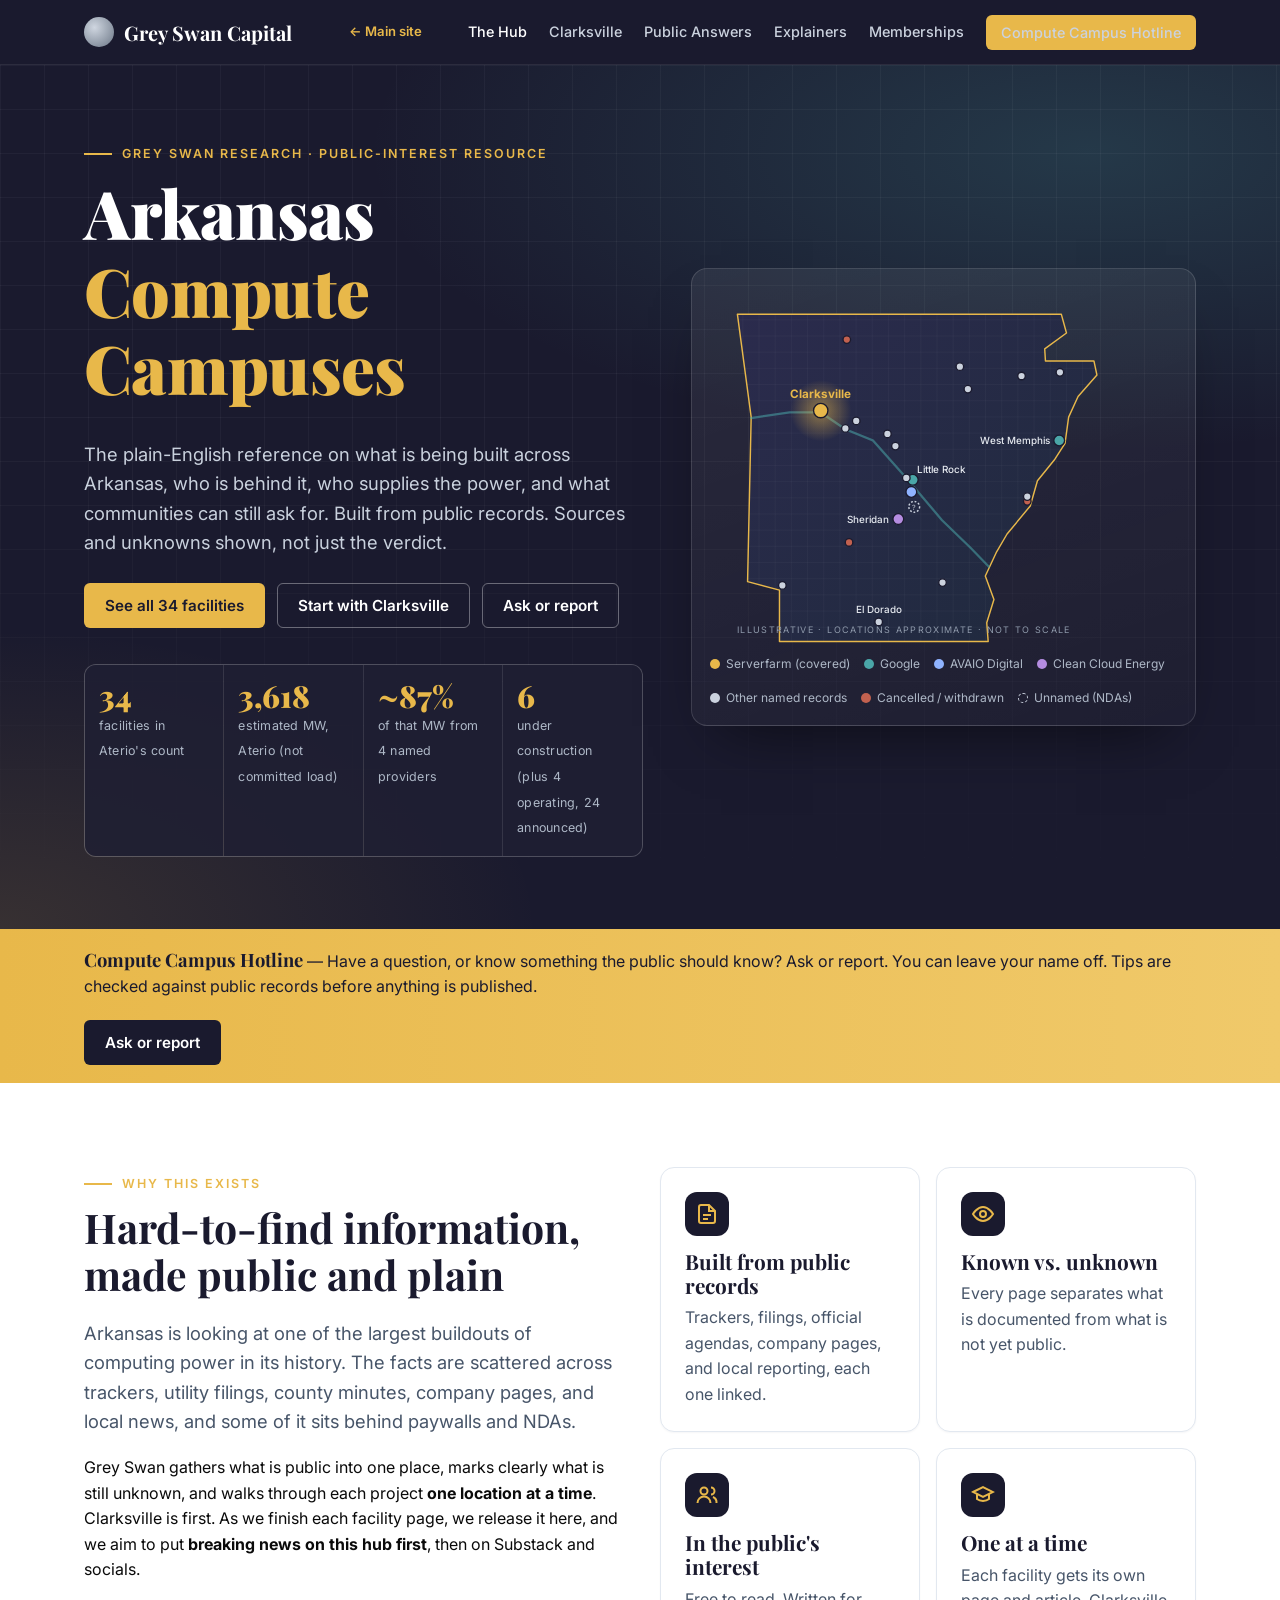
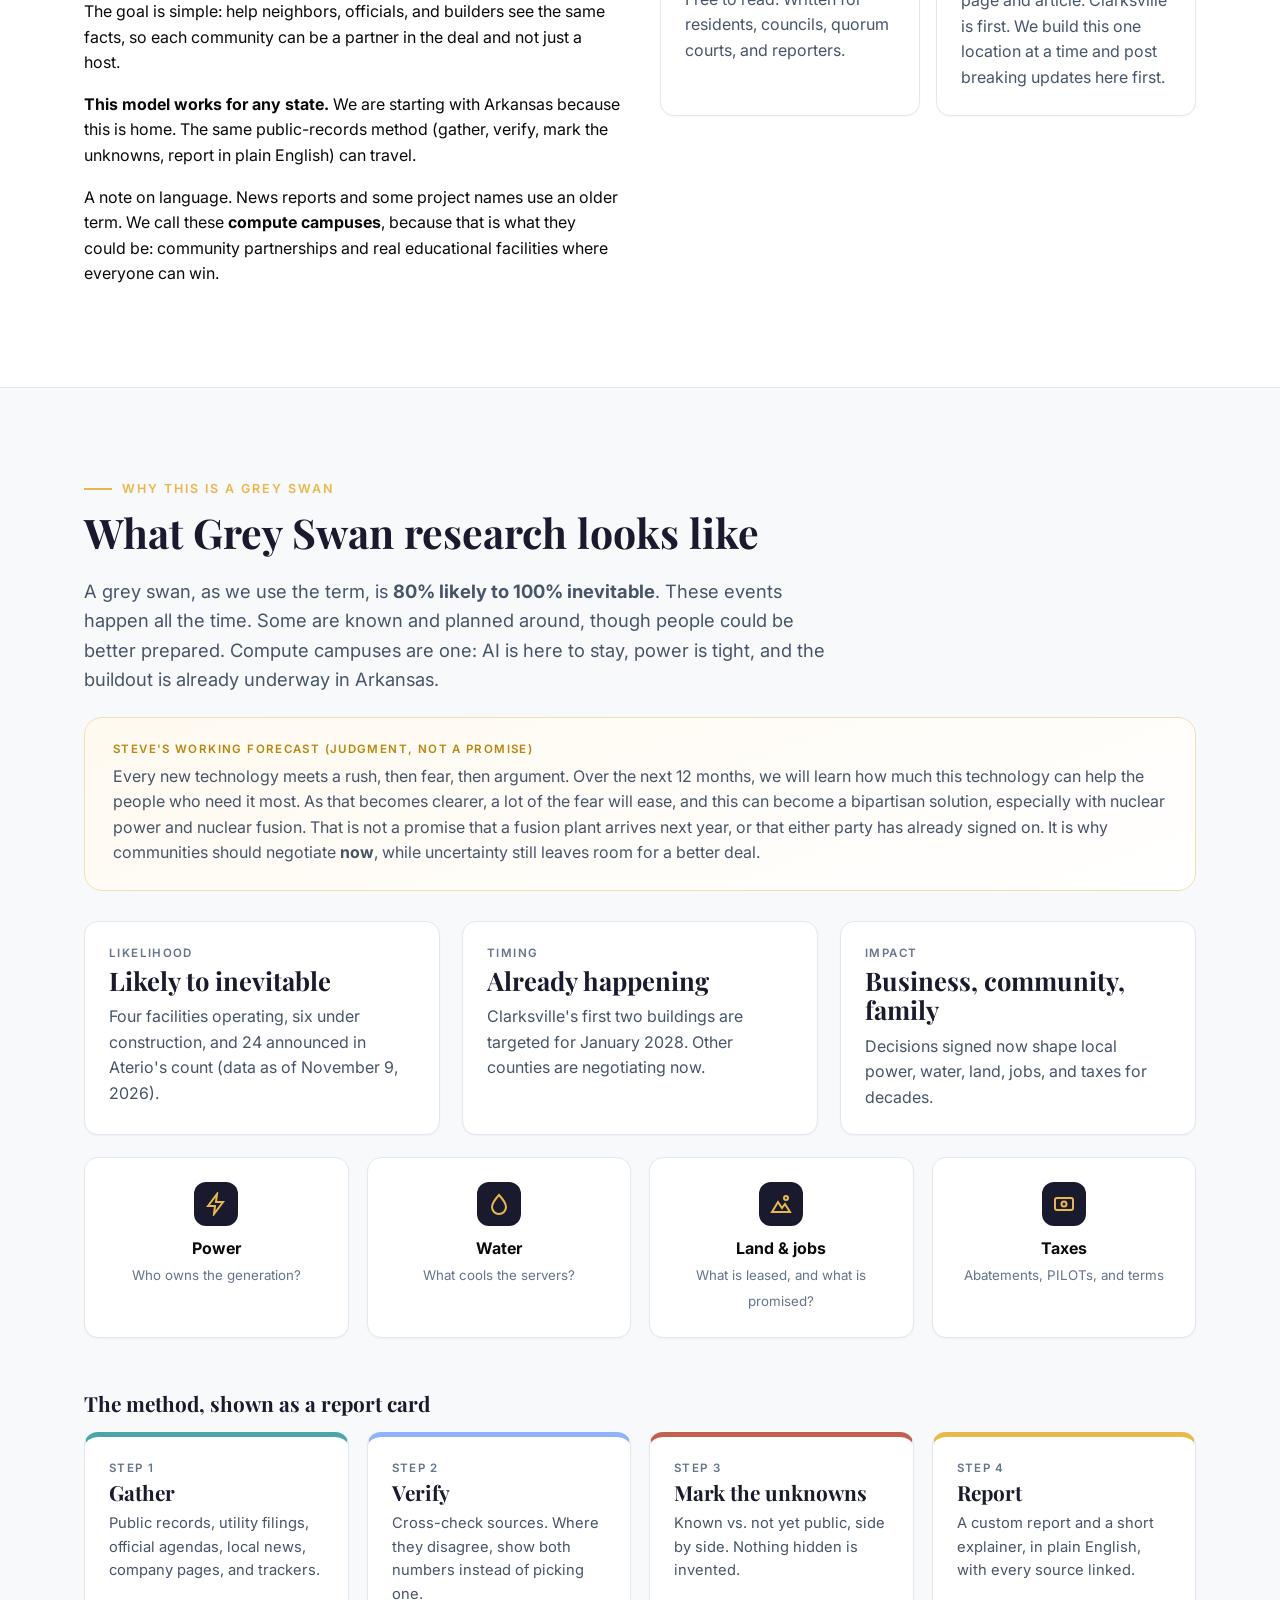
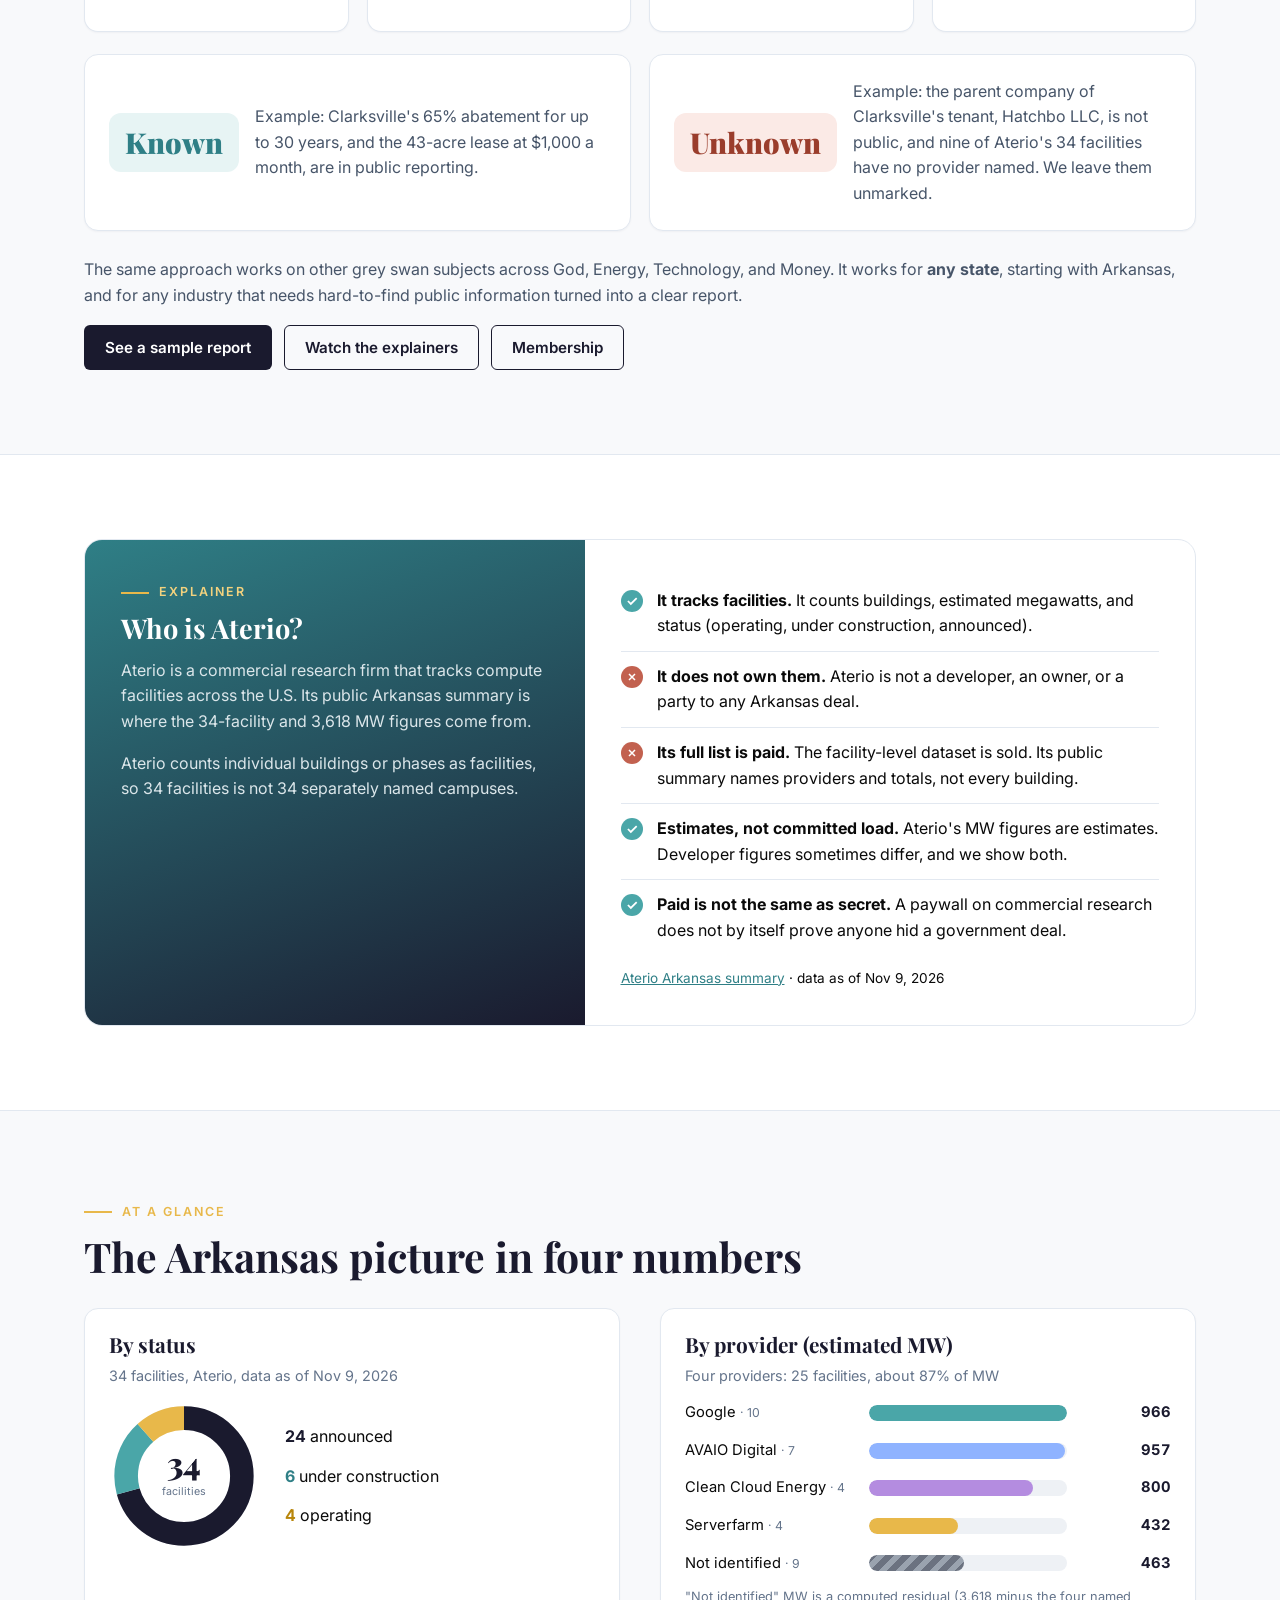
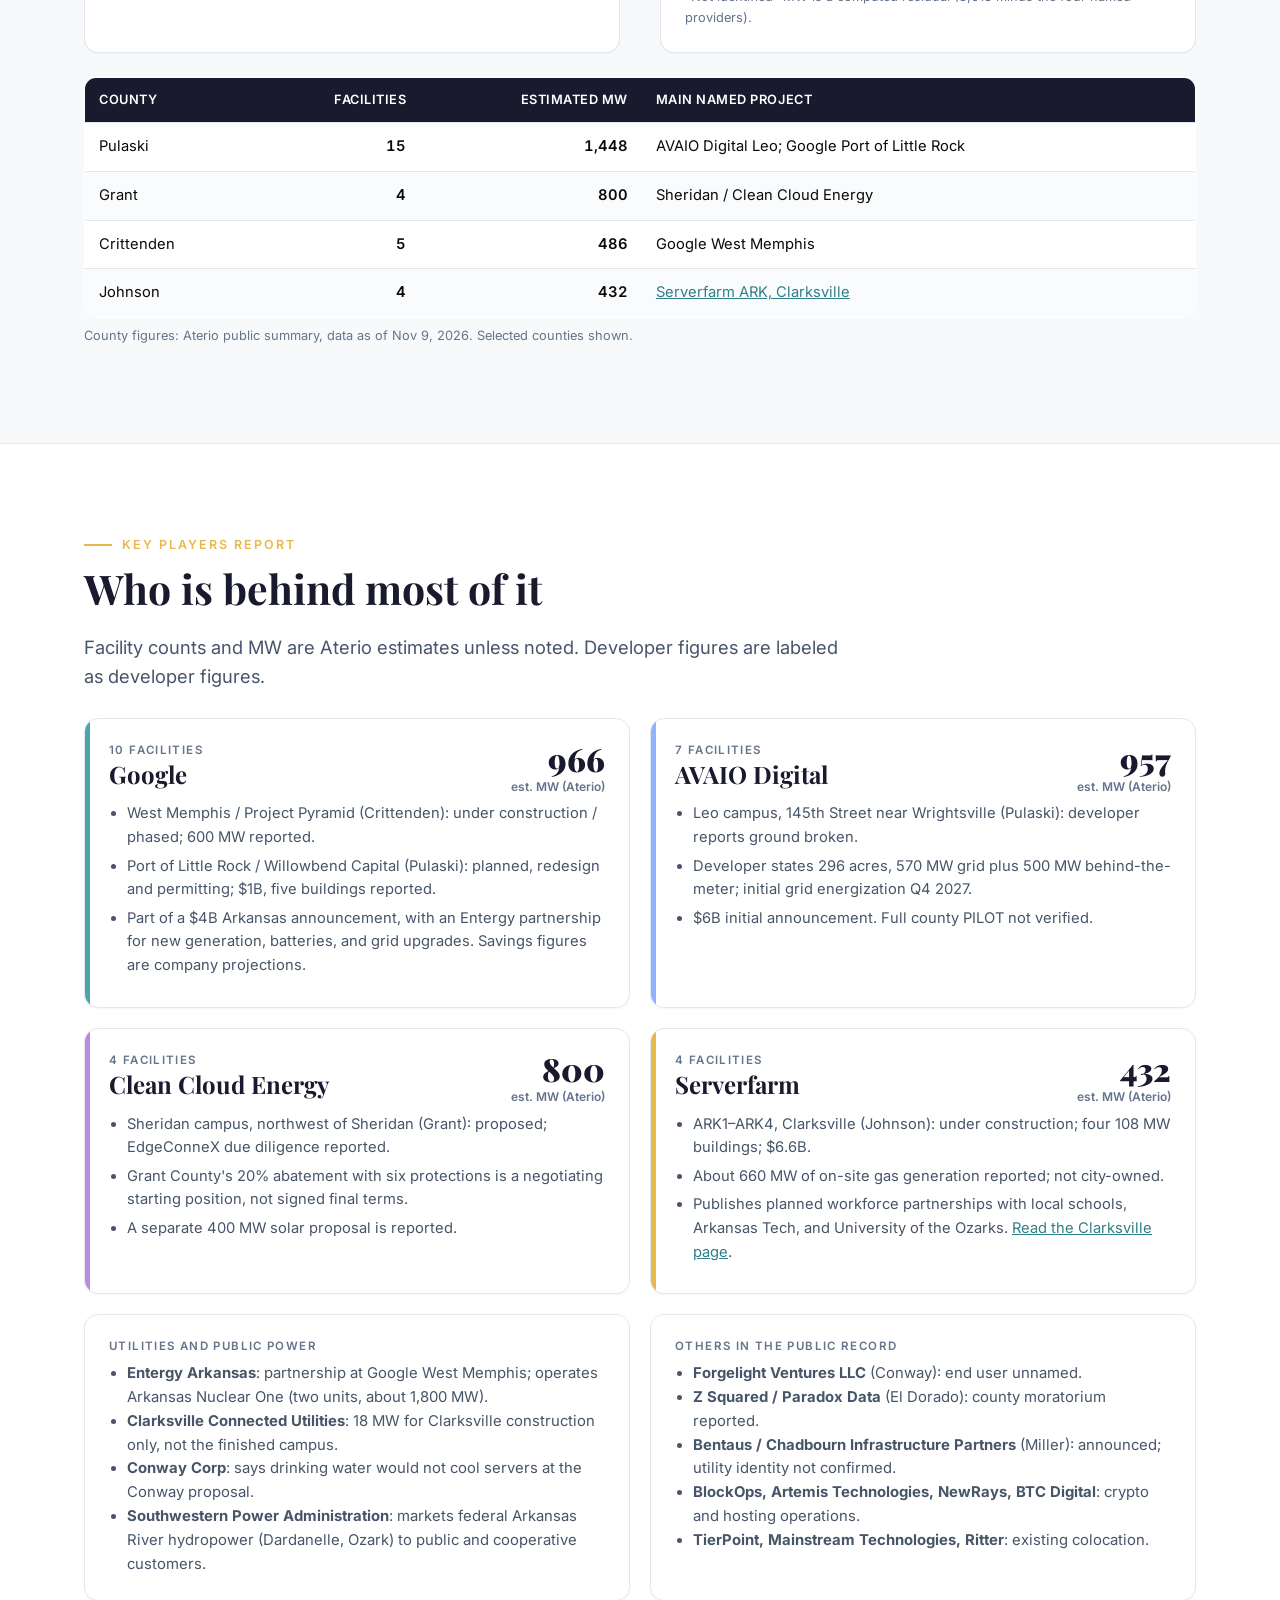
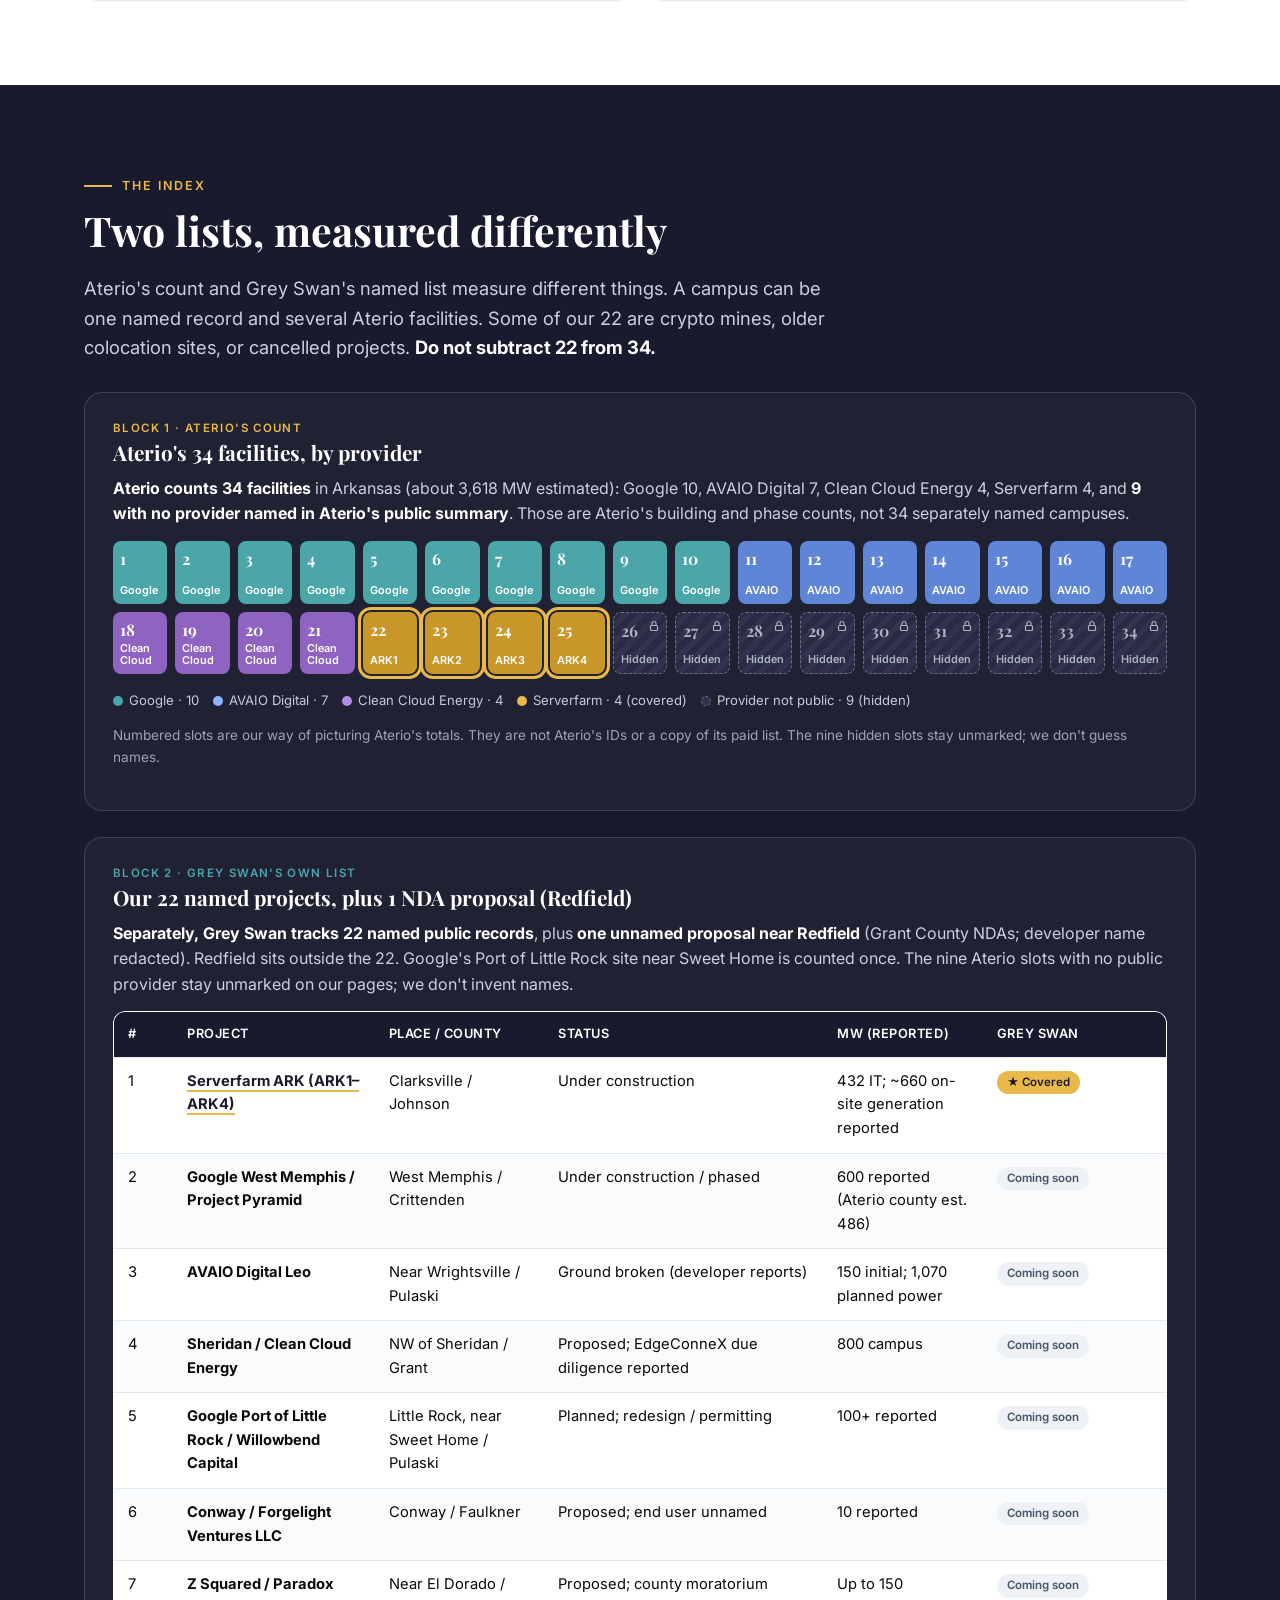
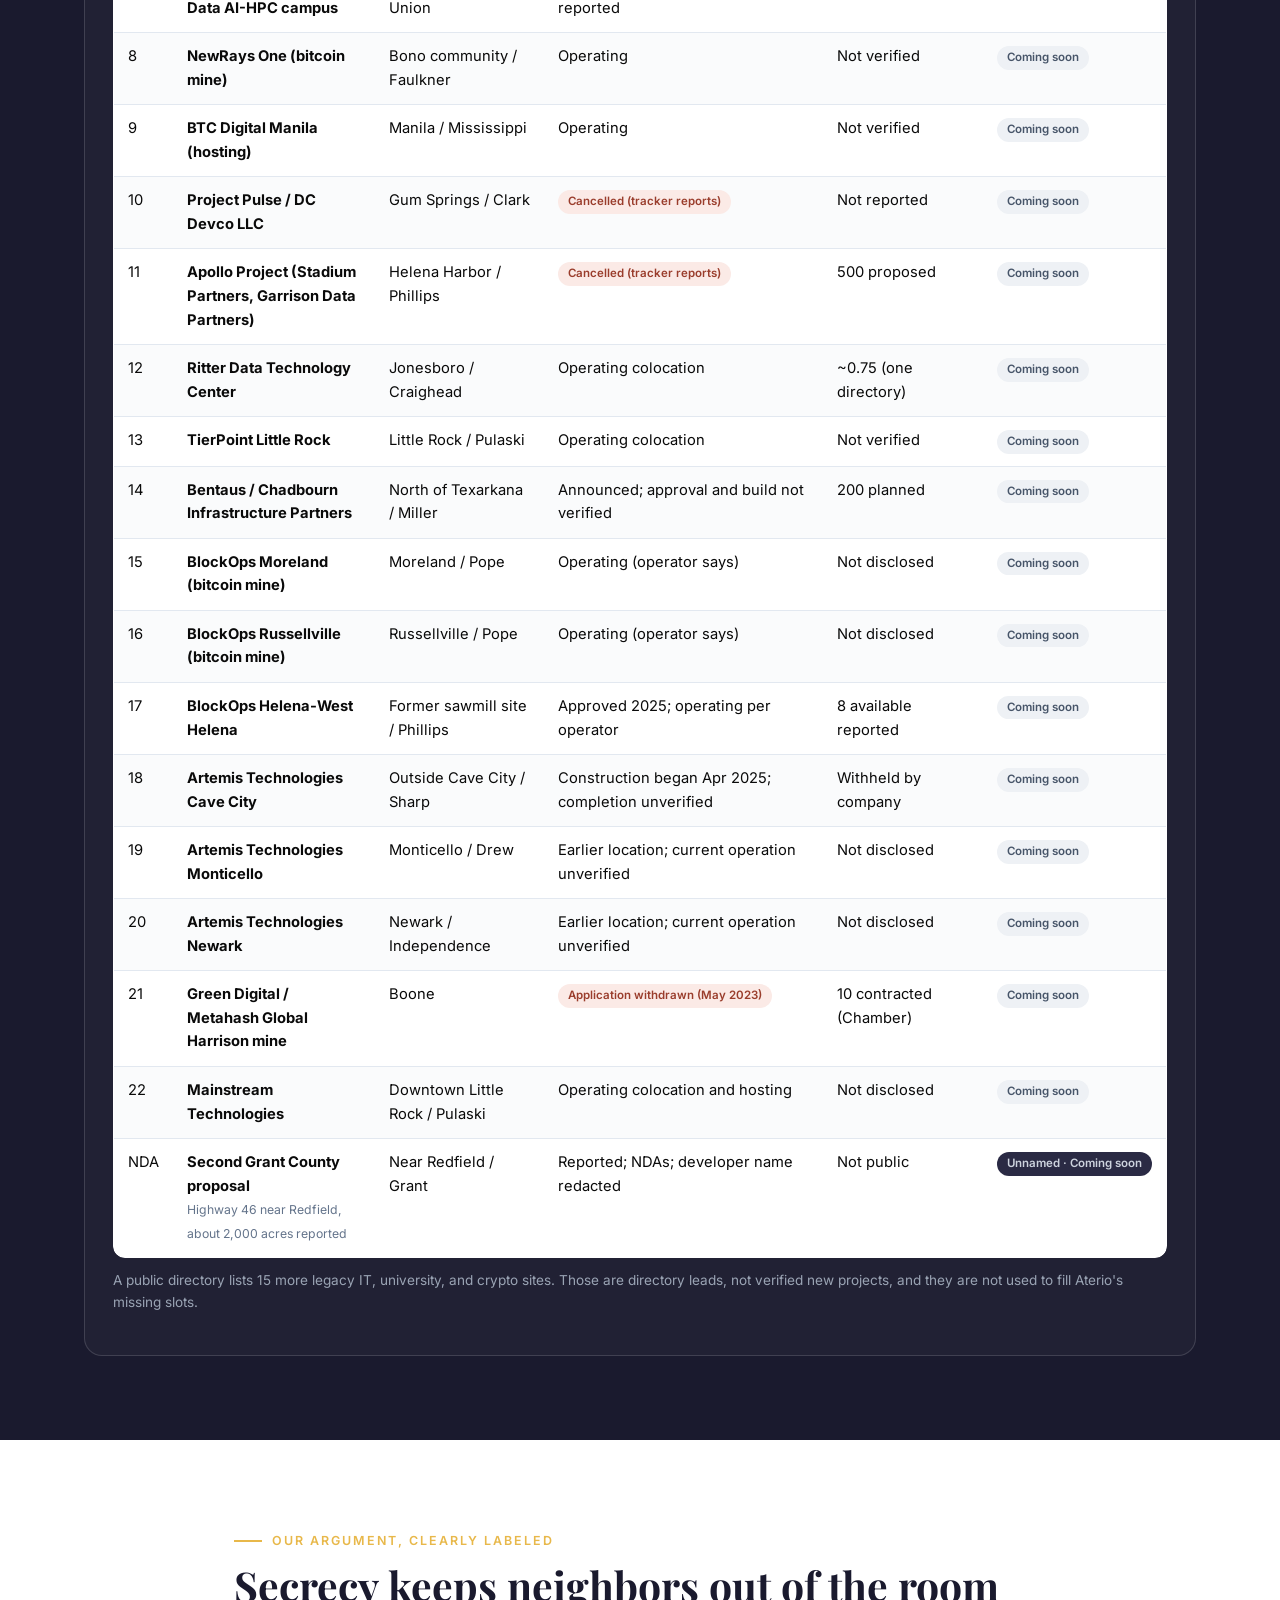
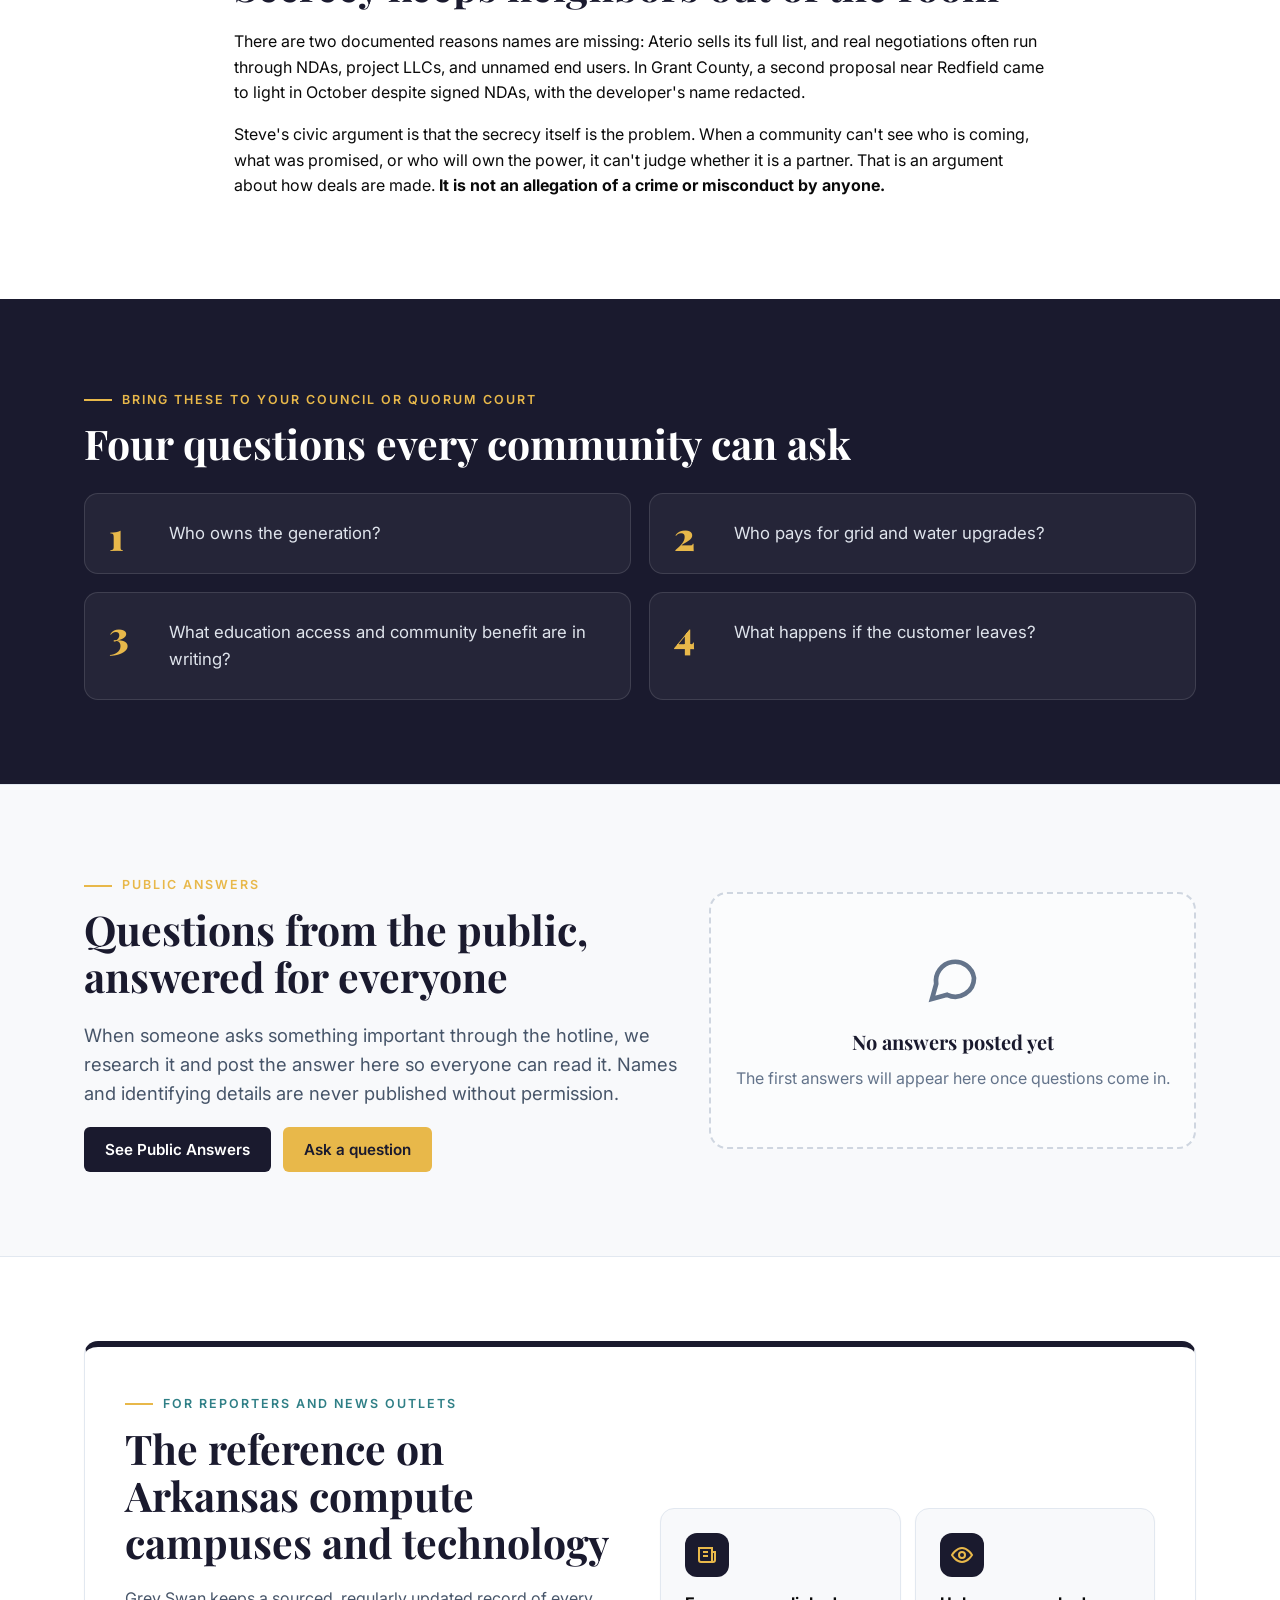
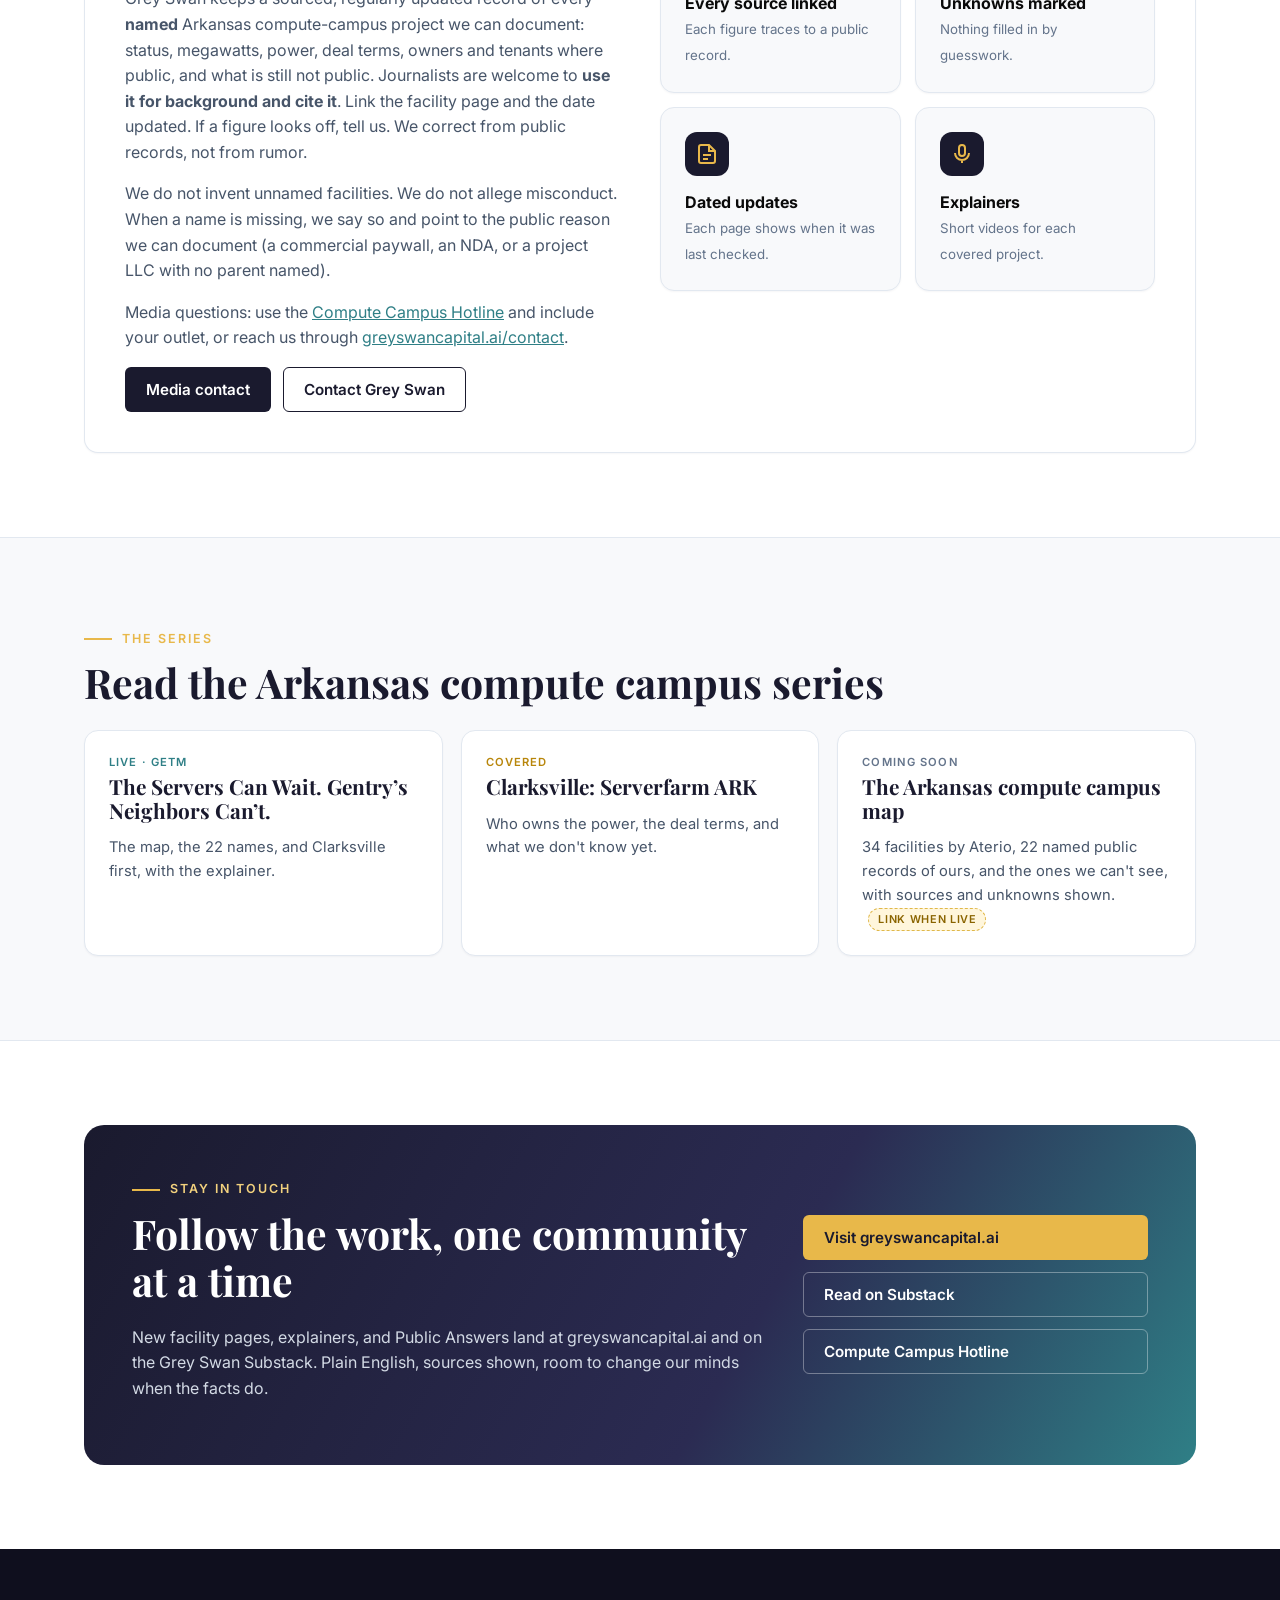
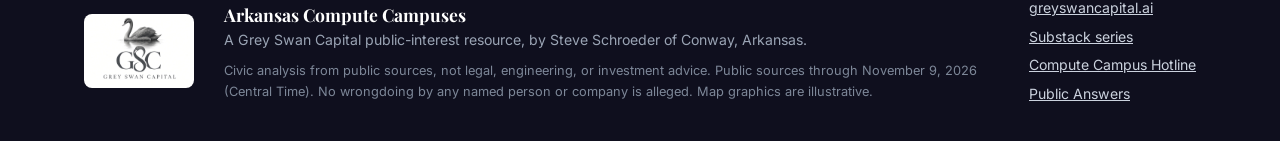
==== index.html @ 2bf80455 "Publish Arkansas Compute Campuses standalone site Hub, Clarksville facility page, Compute Campus Hot" ====
<!doctype html><html lang="en"><head><meta charset="utf-8"><meta name="viewport" content="width=device-width,initial-scale=1">
<title>Arkansas Compute Campuses — Grey Swan Capital</title><link rel="stylesheet" href="styles.css"><!-- Google Analytics GA4 -->
<script async src="https://www.googletagmanager.com/gtag/js?id=G-85FDB7SKMG"></script>
<script>window.dataLayer=window.dataLayer||[];function gtag(){dataLayer.push(arguments);}gtag('js',new Date());gtag('config','G-85FDB7SKMG');</script>
</head><body>
<header class="site-head"><div class="wrap"><a class="brand" href="https://www.greyswancapital.ai" title="Grey Swan Capital main site"><span class="mark"></span>Grey Swan Capital</a><a class="main-site-link" href="https://www.greyswancapital.ai">← Main site</a>
<nav class="nav"><a href="index.html" class="on">The Hub</a><a href="clarksville.html" class="">Clarksville</a><a href="answers.html" class="">Public Answers</a><a href="https://www.greyswancapital.ai/explainers" class="">Explainers</a><a href="https://www.greyswancapital.ai/membership" class="">Memberships</a><a class="btn btn-gold btn-sm" href="ask.html">Compute Campus Hotline</a></nav></div></header><section class="hero" style="padding:0"><div class="wrap"><div>
<div class="eyebrow">Grey Swan Research · Public-interest resource</div>
<h1>Arkansas <em>Compute Campuses</em></h1>
<p class="lede">The plain-English reference on what is being built across Arkansas, who is behind it, who supplies the power, and what communities can still ask for. Built from public records. Sources and unknowns shown, not just the verdict.</p>
<div class="ctas"><a class="btn btn-gold" href="#index">See all 34 facilities</a><a class="btn btn-ghost" href="clarksville.html">Start with Clarksville</a><a class="btn btn-ghost" href="ask.html">Ask or report</a></div>
<div class="stats"><div class="stat"><b>34</b><span>facilities in Aterio's count</span></div><div class="stat"><b>3,618</b><span>estimated MW, Aterio (not committed load)</span></div><div class="stat"><b>~87%</b><span>of that MW from 4 named providers</span></div><div class="stat"><b>6</b><span>under construction (plus 4 operating, 24 announced)</span></div></div>
</div><div class="mapcard"><svg viewBox="0 0 520 400" role="img" aria-label="Illustrative map of Arkansas showing approximate locations of named public compute records"><defs><linearGradient id="st" x1="0" y1="0" x2="1" y2="1"><stop offset="0" stop-color="#2b2b4d"/><stop offset="1" stop-color="#1f2a3d"/></linearGradient><pattern id="gr" width="18" height="18" patternUnits="userSpaceOnUse"><path d="M18 0H0V18" fill="none" stroke="rgba(255,255,255,.06)"/></pattern><radialGradient id="glow"><stop offset="0" stop-color="#e8b84a" stop-opacity=".55"/><stop offset="1" stop-color="#e8b84a" stop-opacity="0"/></radialGradient></defs><polygon points="30.5,30.4 390.9,30.4 396.6,51.2 372.4,68.9 373.2,82.4 427.2,82.4 430.5,98.0 409.5,121.9 399.0,144.8 395.0,173.9 383.7,191.6 364.3,215.5 356.3,243.6 330.5,274.8 318.4,295.6 306.3,321.6 315.9,347.6 307.9,373.6 309.5,394.4 77.3,394.4 77.3,337.2 41.8,327.8 45.8,144.8 30.5,30.4" fill="url(#st)" stroke="#e8b84a" stroke-width="1.6" stroke-linejoin="round"/><polygon points="30.5,30.4 390.9,30.4 396.6,51.2 372.4,68.9 373.2,82.4 427.2,82.4 430.5,98.0 409.5,121.9 399.0,144.8 395.0,173.9 383.7,191.6 364.3,215.5 356.3,243.6 330.5,274.8 318.4,295.6 306.3,321.6 315.9,347.6 307.9,373.6 309.5,394.4 77.3,394.4 77.3,337.2 41.8,327.8 45.8,144.8 30.5,30.4" fill="url(#gr)"/><polyline points="45.8,145.8 88.5,139.6 123.2,139.6 150.6,158.3 181.3,170.8 218.4,212.4 257.9,259.2 290.1,290.4 310.3,311.2" fill="none" stroke="#4aa6a8" stroke-width="2.5" stroke-opacity=".55" stroke-linecap="round"/><circle cx="123.2" cy="137.5" r="34" fill="url(#glow)"/><circle cx="123.2" cy="137.5" r="8" fill="#e8b84a" stroke="#1a1a2e" stroke-width="1.5"><title>Clarksville · Serverfarm</title></circle><circle cx="388.5" cy="170.8" r="6" fill="#4aa6a8" stroke="#1a1a2e" stroke-width="1.5"><title>West Memphis · Google</title></circle><circle cx="224.0" cy="228.0" r="6" fill="#8fb3ff" stroke="#1a1a2e" stroke-width="1.5"><title>Near Wrightsville · AVAIO</title></circle><circle cx="209.5" cy="258.2" r="6" fill="#b48ce0" stroke="#1a1a2e" stroke-width="1.5"><title>Sheridan · Clean Cloud Energy</title></circle><circle cx="225.6" cy="214.5" r="6" fill="#4aa6a8" stroke="#1a1a2e" stroke-width="1.5"><title>Port of Little Rock · Google</title></circle><circle cx="206.3" cy="177.0" r="4.2" fill="#cbd2de" stroke="#1a1a2e" stroke-width="1.5"><title>Conway · Forgelight</title></circle><circle cx="187.7" cy="372.6" r="4.2" fill="#cbd2de" stroke="#1a1a2e" stroke-width="1.5"><title>El Dorado · Z Squared</title></circle><circle cx="197.4" cy="163.5" r="4.2" fill="#cbd2de" stroke="#1a1a2e" stroke-width="1.5"><title>Bono community</title></circle><circle cx="389.3" cy="94.9" r="4.2" fill="#cbd2de" stroke="#1a1a2e" stroke-width="1.5"><title>Manila</title></circle><circle cx="154.7" cy="284.2" r="4.2" fill="#c2614f" stroke="#1a1a2e" stroke-width="1.5"><title>Gum Springs (cancelled)</title></circle><circle cx="353.0" cy="238.4" r="4.2" fill="#c2614f" stroke="#1a1a2e" stroke-width="1.5"><title>Helena Harbor (cancelled)</title></circle><circle cx="346.6" cy="99.0" r="4.2" fill="#cbd2de" stroke="#1a1a2e" stroke-width="1.5"><title>Jonesboro</title></circle><circle cx="218.4" cy="212.4" r="4.2" fill="#cbd2de" stroke="#1a1a2e" stroke-width="1.5"><title>Little Rock colocation</title></circle><circle cx="80.5" cy="332.0" r="4.2" fill="#cbd2de" stroke="#1a1a2e" stroke-width="1.5"><title>North of Texarkana</title></circle><circle cx="162.7" cy="149.0" r="4.2" fill="#cbd2de" stroke="#1a1a2e" stroke-width="1.5"><title>Moreland</title></circle><circle cx="150.6" cy="157.3" r="4.2" fill="#cbd2de" stroke="#1a1a2e" stroke-width="1.5"><title>Russellville</title></circle><circle cx="353.0" cy="233.2" r="4.2" fill="#cbd2de" stroke="#1a1a2e" stroke-width="1.5"><title>Helena-West Helena</title></circle><circle cx="278.0" cy="88.6" r="4.2" fill="#cbd2de" stroke="#1a1a2e" stroke-width="1.5"><title>Cave City</title></circle><circle cx="258.7" cy="328.9" r="4.2" fill="#cbd2de" stroke="#1a1a2e" stroke-width="1.5"><title>Monticello</title></circle><circle cx="286.9" cy="113.6" r="4.2" fill="#cbd2de" stroke="#1a1a2e" stroke-width="1.5"><title>Newark</title></circle><circle cx="152.2" cy="58.5" r="4.2" fill="#c2614f" stroke="#1a1a2e" stroke-width="1.5"><title>Harrison (withdrawn)</title></circle><circle cx="227.2" cy="244.6" r="6" fill="none" stroke="#cbd2de" stroke-width="1.6" stroke-dasharray="2 2"/><text x="227.2" y="248.1" font-size="8" text-anchor="middle" fill="#cbd2de" font-family="Inter">?</text><text x="123.2" y="123.5" font-size="13" font-weight="700" text-anchor="middle" fill="#e8b84a" font-family="Inter">Clarksville</text><text x="378.5" y="174.8" font-size="11" font-weight="500" text-anchor="end" fill="#e6eaf0" font-family="Inter">West Memphis</text><text x="230.4" y="206.4" font-size="11" font-weight="500" text-anchor="start" fill="#e6eaf0" font-family="Inter">Little Rock</text><text x="199.5" y="262.2" font-size="11" font-weight="500" text-anchor="end" fill="#e6eaf0" font-family="Inter">Sheridan</text><text x="187.7" y="362.6" font-size="11" font-weight="500" text-anchor="middle" fill="#e6eaf0" font-family="Inter">El Dorado</text><text x="30" y="385" font-size="10" fill="#8f9aab" font-family="Inter" letter-spacing="1.5">ILLUSTRATIVE · LOCATIONS APPROXIMATE · NOT TO SCALE</text></svg><div class="maplabel"><div class="legend"><span><i style="background:#e8b84a"></i>Serverfarm (covered)</span><span><i style="background:#4aa6a8"></i>Google</span><span><i style="background:#8fb3ff"></i>AVAIO Digital</span><span><i style="background:#b48ce0"></i>Clean Cloud Energy</span><span><i style="background:#cbd2de"></i>Other named records</span><span><i style="background:#c2614f"></i>Cancelled / withdrawn</span><span><i style="border:1.5px dashed #cbd2de"></i>Unnamed (NDAs)</span></div></div></div></div></section>
<div class="hotline-band"><div class="wrap"><div><b>Compute Campus Hotline</b> — Have a question, or know something the public should know? Ask or report. You can leave your name off. Tips are checked against public records before anything is published.</div><a class="btn btn-navy" href="ask.html">Ask or report</a></div></div>
<section><div class="wrap grid2" style="align-items:start"><div>
<div class="eyebrow">Why this exists</div><h2>Hard-to-find information, made public and plain</h2>
<p class="lede">Arkansas is looking at one of the largest buildouts of computing power in its history. The facts are scattered across trackers, utility filings, county minutes, company pages, and local news, and some of it sits behind paywalls and NDAs.</p>
<p>Grey Swan gathers what is public into one place, marks clearly what is still unknown, and walks through each project <b>one location at a time</b>. Clarksville is first. As we finish each facility page, we release it here, and we aim to put <b>breaking news on this hub first</b>, then on Substack and socials.</p>
<p>The goal is simple: help neighbors, officials, and builders see the same facts, so each community can be a partner in the deal and not just a host.</p>
<p><b>This model works for any state.</b> We are starting with Arkansas because this is home. The same public-records method (gather, verify, mark the unknowns, report in plain English) can travel.</p>
<p>A note on language. News reports and some project names use an older term. We call these <b>compute campuses</b>, because that is what they could be: community partnerships and real educational facilities where everyone can win.</p>
</div><div class="grid2" style="gap:16px">
<div class="card"><div class="icon"><svg viewBox="0 0 24 24" fill="none" stroke="currentColor" stroke-width="2"><path d="M14 3H6a2 2 0 00-2 2v14a2 2 0 002 2h12a2 2 0 002-2V9z"/><path d="M14 3v6h6M8 13h8M8 17h5"/></svg></div><h3>Built from public records</h3><p style="margin:0;color:var(--slate-2)">Trackers, filings, official agendas, company pages, and local reporting, each one linked.</p></div>
<div class="card"><div class="icon"><svg viewBox="0 0 24 24" fill="none" stroke="currentColor" stroke-width="2"><path d="M2 12s4-7 10-7 10 7 10 7-4 7-10 7S2 12 2 12z"/><circle cx="12" cy="12" r="3"/></svg></div><h3>Known vs. unknown</h3><p style="margin:0;color:var(--slate-2)">Every page separates what is documented from what is not yet public.</p></div>
<div class="card"><div class="icon"><svg viewBox="0 0 24 24" fill="none" stroke="currentColor" stroke-width="2"><circle cx="9" cy="8" r="3.5"/><path d="M2.5 20a6.5 6.5 0 0113 0M16 4.5a3.5 3.5 0 010 7M18 14a6 6 0 013.5 6"/></svg></div><h3>In the public's interest</h3><p style="margin:0;color:var(--slate-2)">Free to read. Written for residents, councils, quorum courts, and reporters.</p></div>
<div class="card"><div class="icon"><svg viewBox="0 0 24 24" fill="none" stroke="currentColor" stroke-width="2"><path d="M2 9l10-5 10 5-10 5z"/><path d="M6 11v5c3 2.5 9 2.5 12 0v-5"/></svg></div><h3>One at a time</h3><p style="margin:0;color:var(--slate-2)">Each facility gets its own page and article. Clarksville is first. We build this one location at a time and post breaking updates here first.</p></div>
</div></div></section>

<section class="alt"><div class="wrap">
<div class="eyebrow">Why this is a grey swan</div><h2>What Grey Swan research looks like</h2>
<p class="lede">A grey swan, as we use the term, is <b>80% likely to 100% inevitable</b>. These events happen all the time. Some are known and planned around, though people could be better prepared. Compute campuses are one: AI is here to stay, power is tight, and the buildout is already underway in Arkansas.</p>
<div class="take" style="margin-top:22px;padding:24px 28px"><div class="kicker" style="color:#b8860b">Steve's working forecast (judgment, not a promise)</div><p style="margin:.5em 0 0;color:var(--slate-2)">Every new technology meets a rush, then fear, then argument. Over the next 12 months, we will learn how much this technology can help the people who need it most. As that becomes clearer, a lot of the fear will ease, and this can become a bipartisan solution, especially with nuclear power and nuclear fusion. That is not a promise that a fusion plant arrives next year, or that either party has already signed on. It is why communities should negotiate <b>now</b>, while uncertainty still leaves room for a better deal.</p></div>
<div class="grid3" style="margin-top:30px">
<div class="card"><div class="kicker">Likelihood</div><h3 style="font-size:1.6rem;margin-top:6px">Likely to inevitable</h3><p style="margin:0;color:var(--slate-2)">Four facilities operating, six under construction, and 24 announced in Aterio's count (data as of November 9, 2026).</p></div>
<div class="card"><div class="kicker">Timing</div><h3 style="font-size:1.6rem;margin-top:6px">Already happening</h3><p style="margin:0;color:var(--slate-2)">Clarksville's first two buildings are targeted for January 2028. Other counties are negotiating now.</p></div>
<div class="card"><div class="kicker">Impact</div><h3 style="font-size:1.6rem;margin-top:6px">Business, community, family</h3><p style="margin:0;color:var(--slate-2)">Decisions signed now shape local power, water, land, jobs, and taxes for decades.</p></div>
</div>
<div class="grid4" style="margin-top:22px">
<div class="card" style="text-align:center"><div class="icon" style="margin:0 auto 10px"><svg viewBox="0 0 24 24" fill="none" stroke="currentColor" stroke-width="2"><path d="M13 2L4 14h7l-1 8 9-12h-7z"/></svg></div><b>Power</b><br><small style="color:var(--slate)">Who owns the generation?</small></div>
<div class="card" style="text-align:center"><div class="icon" style="margin:0 auto 10px"><svg viewBox="0 0 24 24" fill="none" stroke="currentColor" stroke-width="2"><path d="M12 3s7 7.5 7 12a7 7 0 01-14 0c0-4.5 7-12 7-12z"/></svg></div><b>Water</b><br><small style="color:var(--slate)">What cools the servers?</small></div>
<div class="card" style="text-align:center"><div class="icon" style="margin:0 auto 10px"><svg viewBox="0 0 24 24" fill="none" stroke="currentColor" stroke-width="2"><path d="M3 20l6-10 4 6 3-4 5 8z"/><circle cx="17" cy="6" r="2"/></svg></div><b>Land &amp; jobs</b><br><small style="color:var(--slate)">What is leased, and what is promised?</small></div>
<div class="card" style="text-align:center"><div class="icon" style="margin:0 auto 10px"><svg viewBox="0 0 24 24" fill="none" stroke="currentColor" stroke-width="2"><rect x="3" y="6" width="18" height="12" rx="2"/><circle cx="12" cy="12" r="2.5"/></svg></div><b>Taxes</b><br><small style="color:var(--slate)">Abatements, PILOTs, and terms</small></div>
</div>
<h3 style="margin-top:54px">The method, shown as a report card</h3>
<div class="grid4" style="margin-top:16px">
<div class="card" style="border-top:5px solid #4aa6a8"><div class="kicker">Step 1</div><h3 style="margin-top:6px">Gather</h3><p style="margin:0;color:var(--slate-2);font-size:.92rem">Public records, utility filings, official agendas, local news, company pages, and trackers.</p></div><div class="card" style="border-top:5px solid #8fb3ff"><div class="kicker">Step 2</div><h3 style="margin-top:6px">Verify</h3><p style="margin:0;color:var(--slate-2);font-size:.92rem">Cross-check sources. Where they disagree, show both numbers instead of picking one.</p></div><div class="card" style="border-top:5px solid #c2614f"><div class="kicker">Step 3</div><h3 style="margin-top:6px">Mark the unknowns</h3><p style="margin:0;color:var(--slate-2);font-size:.92rem">Known vs. not yet public, side by side. Nothing hidden is invented.</p></div><div class="card" style="border-top:5px solid #e8b84a"><div class="kicker">Step 4</div><h3 style="margin-top:6px">Report</h3><p style="margin:0;color:var(--slate-2);font-size:.92rem">A custom report and a short explainer, in plain English, with every source linked.</p></div>
</div>
<div class="grid2" style="margin-top:22px;gap:18px">
<div class="card" style="display:flex;gap:16px;align-items:center"><div style="flex:0 0 auto;text-align:center;padding:10px 16px;border-radius:12px;background:#e7f4f4"><b style="font:900 1.8rem var(--heading);color:var(--teal-2)">Known</b></div><p style="margin:0;color:var(--slate-2)">Example: Clarksville's 65% abatement for up to 30 years, and the 43-acre lease at $1,000 a month, are in public reporting.</p></div>
<div class="card" style="display:flex;gap:16px;align-items:center"><div style="flex:0 0 auto;text-align:center;padding:10px 16px;border-radius:12px;background:#fbeae6"><b style="font:900 1.8rem var(--heading);color:#9a3d2c">Unknown</b></div><p style="margin:0;color:var(--slate-2)">Example: the parent company of Clarksville's tenant, Hatchbo LLC, is not public, and nine of Aterio's 34 facilities have no provider named. We leave them unmarked.</p></div>
</div>
<p style="margin-top:26px;color:var(--slate-2)">The same approach works on other grey swan subjects across God, Energy, Technology, and Money. It works for <b>any state</b>, starting with Arkansas, and for any industry that needs hard-to-find public information turned into a clear report.</p>
<div style="display:flex;gap:12px;flex-wrap:wrap"><a class="btn btn-navy" href="https://www.greyswancapital.ai/sample-report">See a sample report</a><a class="btn" style="border-color:var(--navy);color:var(--navy)" href="https://www.greyswancapital.ai/explainers">Watch the explainers</a><a class="btn" style="border-color:var(--navy);color:var(--navy)" href="https://www.greyswancapital.ai/membership">Membership</a></div>
</div></section>

<section><div class="wrap">
<div class="aterio"><div class="left"><div class="eyebrow" style="color:var(--gold-2)">Explainer</div><h3>Who is Aterio?</h3>
<p style="color:#dbe6ea">Aterio is a commercial research firm that tracks compute facilities across the U.S. Its public Arkansas summary is where the 34-facility and 3,618 MW figures come from.</p>
<p style="color:#dbe6ea;margin:0">Aterio counts individual buildings or phases as facilities, so 34 facilities is not 34 separately named campuses.</p></div>
<div class="right"><ul class="checks">
<li><b>It tracks facilities.</b> It counts buildings, estimated megawatts, and status (operating, under construction, announced).</li>
<li class="x"><b>It does not own them.</b> Aterio is not a developer, an owner, or a party to any Arkansas deal.</li>
<li class="x"><b>Its full list is paid.</b> The facility-level dataset is sold. Its public summary names providers and totals, not every building.</li>
<li><b>Estimates, not committed load.</b> Aterio's MW figures are estimates. Developer figures sometimes differ, and we show both.</li>
<li><b>Paid is not the same as secret.</b> A paywall on commercial research does not by itself prove anyone hid a government deal.</li>
</ul><p style="margin:12px 0 0;font-size:.85rem"><a href="https://www.aterio.io/insights/us-data-centers/ar">Aterio Arkansas summary</a> · data as of Nov 9, 2026</p></div></div>
</div></section>

<section class="alt"><div class="wrap">
<div class="eyebrow">At a glance</div><h2>The Arkansas picture in four numbers</h2>
<div class="grid2" style="margin-top:28px">
<div class="card"><h3>By status</h3><p style="color:var(--slate);font-size:.9rem">34 facilities, Aterio, data as of Nov 9, 2026</p>
<div class="statusring"><svg viewBox="0 0 140 140" width="150" height="150"><circle cx="70" cy="70" r="54" fill="none" stroke="#eef1f5" stroke-width="22"/><circle cx="70" cy="70" r="54" fill="none" stroke="#1a1a2e" stroke-width="22" stroke-dasharray="239.5 99.8" stroke-dashoffset="0.0" transform="rotate(-90 70 70)"/><circle cx="70" cy="70" r="54" fill="none" stroke="#4aa6a8" stroke-width="22" stroke-dasharray="59.9 279.4" stroke-dashoffset="-239.5" transform="rotate(-90 70 70)"/><circle cx="70" cy="70" r="54" fill="none" stroke="#e8b84a" stroke-width="22" stroke-dasharray="39.9 299.4" stroke-dashoffset="-299.4" transform="rotate(-90 70 70)"/><text x="70" y="70" text-anchor="middle" font-family="Playfair Display" font-weight="900" font-size="30" fill="#1a1a2e">34</text><text x="70" y="88" text-anchor="middle" font-family="Inter" font-size="10" fill="#64748b">facilities</text></svg><div class="bars" style="flex:1">
<div><b style="color:var(--navy)">24</b> announced</div><div><b style="color:var(--teal-2)">6</b> under construction</div><div><b style="color:#b8860b">4</b> operating</div></div></div></div>
<div class="card"><h3>By provider (estimated MW)</h3><p style="color:var(--slate);font-size:.9rem">Four providers: 25 facilities, about 87% of MW</p>
<div class="bars"><div class="bar"><span>Google <small style="color:var(--slate)">· 10</small></span><div class="track"><div class="fill" style="width:100%;background:#4aa6a8"></div></div><span class="val">966</span></div><div class="bar"><span>AVAIO Digital <small style="color:var(--slate)">· 7</small></span><div class="track"><div class="fill" style="width:99%;background:#8fb3ff"></div></div><span class="val">957</span></div><div class="bar"><span>Clean Cloud Energy <small style="color:var(--slate)">· 4</small></span><div class="track"><div class="fill" style="width:83%;background:#b48ce0"></div></div><span class="val">800</span></div><div class="bar"><span>Serverfarm <small style="color:var(--slate)">· 4</small></span><div class="track"><div class="fill" style="width:45%;background:#e8b84a"></div></div><span class="val">432</span></div><div class="bar"><span>Not identified <small style="color:var(--slate)">· 9</small></span><div class="track"><div class="fill" style="width:48%;background:repeating-linear-gradient(135deg,#6b7280 0 6px,#9aa3af 6px 12px)"></div></div><span class="val">463</span></div></div>
<p style="font-size:.8rem;color:var(--slate);margin:12px 0 0">"Not identified" MW is a computed residual (3,618 minus the four named providers).</p></div>
</div>
<div class="tblwrap" style="margin-top:24px"><table class="tbl"><thead><tr><th>County</th><th class="num">Facilities</th><th class="num">Estimated MW</th><th>Main named project</th></tr></thead><tbody>
<tr><td>Pulaski</td><td class="num">15</td><td class="num">1,448</td><td>AVAIO Digital Leo; Google Port of Little Rock</td></tr>
<tr><td>Grant</td><td class="num">4</td><td class="num">800</td><td>Sheridan / Clean Cloud Energy</td></tr>
<tr><td>Crittenden</td><td class="num">5</td><td class="num">486</td><td>Google West Memphis</td></tr>
<tr><td>Johnson</td><td class="num">4</td><td class="num">432</td><td><a href="clarksville.html">Serverfarm ARK, Clarksville</a></td></tr>
</tbody></table></div><p style="font-size:.8rem;color:var(--slate);margin-top:8px">County figures: Aterio public summary, data as of Nov 9, 2026. Selected counties shown.</p>
</div></section>

<section><div class="wrap">
<div class="eyebrow">Key Players report</div><h2>Who is behind most of it</h2>
<p class="lede">Facility counts and MW are Aterio estimates unless noted. Developer figures are labeled as developer figures.</p>
<div class="grid2" style="margin-top:26px;gap:20px">
<div class="card player"><div class="stripe" style="background:#4aa6a8"></div><div class="top"><div><div class="kicker">10 facilities</div><h3 style="font-size:1.5rem;margin:4px 0 0">Google</h3></div><div class="mw" style="text-align:right">966<small>est. MW (Aterio)</small></div></div><ul><li>West Memphis / Project Pyramid (Crittenden): under construction / phased; 600 MW reported.</li><li>Port of Little Rock / Willowbend Capital (Pulaski): planned, redesign and permitting; $1B, five buildings reported.</li><li>Part of a $4B Arkansas announcement, with an Entergy partnership for new generation, batteries, and grid upgrades. Savings figures are company projections.</li></ul></div>
<div class="card player"><div class="stripe" style="background:#8fb3ff"></div><div class="top"><div><div class="kicker">7 facilities</div><h3 style="font-size:1.5rem;margin:4px 0 0">AVAIO Digital</h3></div><div class="mw" style="text-align:right">957<small>est. MW (Aterio)</small></div></div><ul><li>Leo campus, 145th Street near Wrightsville (Pulaski): developer reports ground broken.</li><li>Developer states 296 acres, 570 MW grid plus 500 MW behind-the-meter; initial grid energization Q4 2027.</li><li>$6B initial announcement. Full county PILOT not verified.</li></ul></div>
<div class="card player"><div class="stripe" style="background:#b48ce0"></div><div class="top"><div><div class="kicker">4 facilities</div><h3 style="font-size:1.5rem;margin:4px 0 0">Clean Cloud Energy</h3></div><div class="mw" style="text-align:right">800<small>est. MW (Aterio)</small></div></div><ul><li>Sheridan campus, northwest of Sheridan (Grant): proposed; EdgeConneX due diligence reported.</li><li>Grant County's 20% abatement with six protections is a negotiating starting position, not signed final terms.</li><li>A separate 400 MW solar proposal is reported.</li></ul></div>
<div class="card player"><div class="stripe" style="background:#e8b84a"></div><div class="top"><div><div class="kicker">4 facilities</div><h3 style="font-size:1.5rem;margin:4px 0 0">Serverfarm</h3></div><div class="mw" style="text-align:right">432<small>est. MW (Aterio)</small></div></div><ul><li>ARK1–ARK4, Clarksville (Johnson): under construction; four 108 MW buildings; $6.6B.</li><li>About 660 MW of on-site gas generation reported; not city-owned.</li><li>Publishes planned workforce partnerships with local schools, Arkansas Tech, and University of the Ozarks. <a href='clarksville.html'>Read the Clarksville page</a>.</li></ul></div>
</div>
<div class="grid2" style="margin-top:20px;gap:20px">
<div class="card"><div class="kicker">Utilities and public power</div><ul style="padding-left:18px;color:var(--slate-2);font-size:.93rem;margin:.6em 0 0">
<li><b>Entergy Arkansas</b>: partnership at Google West Memphis; operates Arkansas Nuclear One (two units, about 1,800 MW).</li>
<li><b>Clarksville Connected Utilities</b>: 18 MW for Clarksville construction only, not the finished campus.</li>
<li><b>Conway Corp</b>: says drinking water would not cool servers at the Conway proposal.</li>
<li><b>Southwestern Power Administration</b>: markets federal Arkansas River hydropower (Dardanelle, Ozark) to public and cooperative customers.</li></ul></div>
<div class="card"><div class="kicker">Others in the public record</div><ul style="padding-left:18px;color:var(--slate-2);font-size:.93rem;margin:.6em 0 0">
<li><b>Forgelight Ventures LLC</b> (Conway): end user unnamed.</li>
<li><b>Z Squared / Paradox Data</b> (El Dorado): county moratorium reported.</li>
<li><b>Bentaus / Chadbourn Infrastructure Partners</b> (Miller): announced; utility identity not confirmed.</li>
<li><b>BlockOps, Artemis Technologies, NewRays, BTC Digital</b>: crypto and hosting operations.</li>
<li><b>TierPoint, Mainstream Technologies, Ritter</b>: existing colocation.</li></ul></div>
</div></div></section>

<section class="dark" id="index"><div class="wrap">
<div class="eyebrow">The index</div><h2>Two lists, measured differently</h2>
<p class="lede" style="color:#c9d1dd">Aterio's count and Grey Swan's named list measure different things. A campus can be one named record and several Aterio facilities. Some of our 22 are crypto mines, older colocation sites, or cancelled projects. <b style="color:#fff">Do not subtract 22 from 34.</b></p>
<div style="border:1px solid rgba(255,255,255,.14);border-radius:18px;padding:28px;margin-top:30px;background:rgba(255,255,255,.03)">
<div class="kicker" style="color:var(--gold)">Block 1 · Aterio's count</div>
<h3 style="margin-top:6px">Aterio's 34 facilities, by provider</h3>
<p style="color:#c9d1dd;margin:0 0 14px"><b style="color:#fff">Aterio counts 34 facilities</b> in Arkansas (about 3,618 MW estimated): Google 10, AVAIO Digital 7, Clean Cloud Energy 4, Serverfarm 4, and <b style="color:#fff">9 with no provider named in Aterio's public summary</b>. Those are Aterio's building and phase counts, not 34 separately named campuses.</p>
<div class="slots" style="margin-top:4px"><div class="slot" style="background:#4aa6a8"><b>1</b><span>Google</span></div><div class="slot" style="background:#4aa6a8"><b>2</b><span>Google</span></div><div class="slot" style="background:#4aa6a8"><b>3</b><span>Google</span></div><div class="slot" style="background:#4aa6a8"><b>4</b><span>Google</span></div><div class="slot" style="background:#4aa6a8"><b>5</b><span>Google</span></div><div class="slot" style="background:#4aa6a8"><b>6</b><span>Google</span></div><div class="slot" style="background:#4aa6a8"><b>7</b><span>Google</span></div><div class="slot" style="background:#4aa6a8"><b>8</b><span>Google</span></div><div class="slot" style="background:#4aa6a8"><b>9</b><span>Google</span></div><div class="slot" style="background:#4aa6a8"><b>10</b><span>Google</span></div><div class="slot" style="background:#5f86d6"><b>11</b><span>AVAIO</span></div><div class="slot" style="background:#5f86d6"><b>12</b><span>AVAIO</span></div><div class="slot" style="background:#5f86d6"><b>13</b><span>AVAIO</span></div><div class="slot" style="background:#5f86d6"><b>14</b><span>AVAIO</span></div><div class="slot" style="background:#5f86d6"><b>15</b><span>AVAIO</span></div><div class="slot" style="background:#5f86d6"><b>16</b><span>AVAIO</span></div><div class="slot" style="background:#5f86d6"><b>17</b><span>AVAIO</span></div><div class="slot" style="background:#8e63c2"><b>18</b><span>Clean Cloud</span></div><div class="slot" style="background:#8e63c2"><b>19</b><span>Clean Cloud</span></div><div class="slot" style="background:#8e63c2"><b>20</b><span>Clean Cloud</span></div><div class="slot" style="background:#8e63c2"><b>21</b><span>Clean Cloud</span></div><div class="slot covered" style="background:#c9962a"><b>22</b><span>ARK1</span></div><div class="slot covered" style="background:#c9962a"><b>23</b><span>ARK2</span></div><div class="slot covered" style="background:#c9962a"><b>24</b><span>ARK3</span></div><div class="slot covered" style="background:#c9962a"><b>25</b><span>ARK4</span></div><div class="slot hidden"><b>26</b><span>Hidden</span></div><div class="slot hidden"><b>27</b><span>Hidden</span></div><div class="slot hidden"><b>28</b><span>Hidden</span></div><div class="slot hidden"><b>29</b><span>Hidden</span></div><div class="slot hidden"><b>30</b><span>Hidden</span></div><div class="slot hidden"><b>31</b><span>Hidden</span></div><div class="slot hidden"><b>32</b><span>Hidden</span></div><div class="slot hidden"><b>33</b><span>Hidden</span></div><div class="slot hidden"><b>34</b><span>Hidden</span></div></div>
<div class="legend" style="margin-top:16px;font-size:.82rem;color:#c3cbd8"><span><i style="background:#4aa6a8"></i>Google · 10</span><span><i style="background:#8fb3ff"></i>AVAIO Digital · 7</span><span><i style="background:#b48ce0"></i>Clean Cloud Energy · 4</span><span><i style="background:#e8b84a"></i>Serverfarm · 4 (covered)</span><span><i style="background:#33334f;border:1px dashed #6b7280"></i>Provider not public · 9 (hidden)</span></div>
<p style="font-size:.85rem;color:#9aa4b4;margin-top:14px">Numbered slots are our way of picturing Aterio's totals. They are not Aterio's IDs or a copy of its paid list. The nine hidden slots stay unmarked; we don't guess names.</p></div>
<div style="border:1px solid rgba(255,255,255,.14);border-radius:18px;padding:28px;margin-top:26px;background:rgba(255,255,255,.03)">
<div class="kicker" style="color:var(--teal)">Block 2 · Grey Swan's own list</div>
<h3 style="margin-top:6px">Our 22 named projects, plus 1 NDA proposal (Redfield)</h3>
<p style="color:#c9d1dd;margin:0 0 4px"><b style="color:#fff">Separately, Grey Swan tracks 22 named public records</b>, plus <b style="color:#fff">one unnamed proposal near Redfield</b> (Grant County NDAs; developer name redacted). Redfield sits outside the 22. Google's Port of Little Rock site near Sweet Home is counted once. The nine Aterio slots with no public provider stay unmarked on our pages; we don't invent names.</p>
<div class="tblwrap" style="margin-top:14px"><table class="tbl stack" style="color:var(--ink)"><thead><tr><th>#</th><th>Project</th><th>Place / county</th><th>Status</th><th>MW (reported)</th><th>Grey Swan</th></tr></thead><tbody>
<tr><td data-l='#'>1</td><td data-l='Project'><span class="facility-name"><a href="clarksville.html">Serverfarm ARK (ARK1–ARK4)</a></span></td><td data-l='Place'>Clarksville / Johnson</td><td data-l='Status'>Under construction</td><td data-l='MW'>432 IT; ~660 on-site generation reported</td><td data-l='Grey Swan'><span class="chip cov">★ Covered</span></td></tr><tr><td data-l='#'>2</td><td data-l='Project'><b>Google West Memphis / Project Pyramid</b></td><td data-l='Place'>West Memphis / Crittenden</td><td data-l='Status'>Under construction / phased</td><td data-l='MW'>600 reported (Aterio county est. 486)</td><td data-l='Grey Swan'><span class="chip soon">Coming soon</span></td></tr><tr><td data-l='#'>3</td><td data-l='Project'><b>AVAIO Digital Leo</b></td><td data-l='Place'>Near Wrightsville / Pulaski</td><td data-l='Status'>Ground broken (developer reports)</td><td data-l='MW'>150 initial; 1,070 planned power</td><td data-l='Grey Swan'><span class="chip soon">Coming soon</span></td></tr><tr><td data-l='#'>4</td><td data-l='Project'><b>Sheridan / Clean Cloud Energy</b></td><td data-l='Place'>NW of Sheridan / Grant</td><td data-l='Status'>Proposed; EdgeConneX due diligence reported</td><td data-l='MW'>800 campus</td><td data-l='Grey Swan'><span class="chip soon">Coming soon</span></td></tr><tr><td data-l='#'>5</td><td data-l='Project'><b>Google Port of Little Rock / Willowbend Capital</b></td><td data-l='Place'>Little Rock, near Sweet Home / Pulaski</td><td data-l='Status'>Planned; redesign / permitting</td><td data-l='MW'>100+ reported</td><td data-l='Grey Swan'><span class="chip soon">Coming soon</span></td></tr><tr><td data-l='#'>6</td><td data-l='Project'><b>Conway / Forgelight Ventures LLC</b></td><td data-l='Place'>Conway / Faulkner</td><td data-l='Status'>Proposed; end user unnamed</td><td data-l='MW'>10 reported</td><td data-l='Grey Swan'><span class="chip soon">Coming soon</span></td></tr><tr><td data-l='#'>7</td><td data-l='Project'><b>Z Squared / Paradox Data AI-HPC campus</b></td><td data-l='Place'>Near El Dorado / Union</td><td data-l='Status'>Proposed; county moratorium reported</td><td data-l='MW'>Up to 150</td><td data-l='Grey Swan'><span class="chip soon">Coming soon</span></td></tr><tr><td data-l='#'>8</td><td data-l='Project'><b>NewRays One (bitcoin mine)</b></td><td data-l='Place'>Bono community / Faulkner</td><td data-l='Status'>Operating</td><td data-l='MW'>Not verified</td><td data-l='Grey Swan'><span class="chip soon">Coming soon</span></td></tr><tr><td data-l='#'>9</td><td data-l='Project'><b>BTC Digital Manila (hosting)</b></td><td data-l='Place'>Manila / Mississippi</td><td data-l='Status'>Operating</td><td data-l='MW'>Not verified</td><td data-l='Grey Swan'><span class="chip soon">Coming soon</span></td></tr><tr><td data-l='#'>10</td><td data-l='Project'><b>Project Pulse / DC Devco LLC</b></td><td data-l='Place'>Gum Springs / Clark</td><td data-l='Status'><span class="chip cx">Cancelled (tracker reports)</span></td><td data-l='MW'>Not reported</td><td data-l='Grey Swan'><span class="chip soon">Coming soon</span></td></tr><tr><td data-l='#'>11</td><td data-l='Project'><b>Apollo Project (Stadium Partners, Garrison Data Partners)</b></td><td data-l='Place'>Helena Harbor / Phillips</td><td data-l='Status'><span class="chip cx">Cancelled (tracker reports)</span></td><td data-l='MW'>500 proposed</td><td data-l='Grey Swan'><span class="chip soon">Coming soon</span></td></tr><tr><td data-l='#'>12</td><td data-l='Project'><b>Ritter Data Technology Center</b></td><td data-l='Place'>Jonesboro / Craighead</td><td data-l='Status'>Operating colocation</td><td data-l='MW'>~0.75 (one directory)</td><td data-l='Grey Swan'><span class="chip soon">Coming soon</span></td></tr><tr><td data-l='#'>13</td><td data-l='Project'><b>TierPoint Little Rock</b></td><td data-l='Place'>Little Rock / Pulaski</td><td data-l='Status'>Operating colocation</td><td data-l='MW'>Not verified</td><td data-l='Grey Swan'><span class="chip soon">Coming soon</span></td></tr><tr><td data-l='#'>14</td><td data-l='Project'><b>Bentaus / Chadbourn Infrastructure Partners</b></td><td data-l='Place'>North of Texarkana / Miller</td><td data-l='Status'>Announced; approval and build not verified</td><td data-l='MW'>200 planned</td><td data-l='Grey Swan'><span class="chip soon">Coming soon</span></td></tr><tr><td data-l='#'>15</td><td data-l='Project'><b>BlockOps Moreland (bitcoin mine)</b></td><td data-l='Place'>Moreland / Pope</td><td data-l='Status'>Operating (operator says)</td><td data-l='MW'>Not disclosed</td><td data-l='Grey Swan'><span class="chip soon">Coming soon</span></td></tr><tr><td data-l='#'>16</td><td data-l='Project'><b>BlockOps Russellville (bitcoin mine)</b></td><td data-l='Place'>Russellville / Pope</td><td data-l='Status'>Operating (operator says)</td><td data-l='MW'>Not disclosed</td><td data-l='Grey Swan'><span class="chip soon">Coming soon</span></td></tr><tr><td data-l='#'>17</td><td data-l='Project'><b>BlockOps Helena-West Helena</b></td><td data-l='Place'>Former sawmill site / Phillips</td><td data-l='Status'>Approved 2025; operating per operator</td><td data-l='MW'>8 available reported</td><td data-l='Grey Swan'><span class="chip soon">Coming soon</span></td></tr><tr><td data-l='#'>18</td><td data-l='Project'><b>Artemis Technologies Cave City</b></td><td data-l='Place'>Outside Cave City / Sharp</td><td data-l='Status'>Construction began Apr 2025; completion unverified</td><td data-l='MW'>Withheld by company</td><td data-l='Grey Swan'><span class="chip soon">Coming soon</span></td></tr><tr><td data-l='#'>19</td><td data-l='Project'><b>Artemis Technologies Monticello</b></td><td data-l='Place'>Monticello / Drew</td><td data-l='Status'>Earlier location; current operation unverified</td><td data-l='MW'>Not disclosed</td><td data-l='Grey Swan'><span class="chip soon">Coming soon</span></td></tr><tr><td data-l='#'>20</td><td data-l='Project'><b>Artemis Technologies Newark</b></td><td data-l='Place'>Newark / Independence</td><td data-l='Status'>Earlier location; current operation unverified</td><td data-l='MW'>Not disclosed</td><td data-l='Grey Swan'><span class="chip soon">Coming soon</span></td></tr><tr><td data-l='#'>21</td><td data-l='Project'><b>Green Digital / Metahash Global Harrison mine</b></td><td data-l='Place'>Boone</td><td data-l='Status'><span class="chip cx">Application withdrawn (May 2023)</span></td><td data-l='MW'>10 contracted (Chamber)</td><td data-l='Grey Swan'><span class="chip soon">Coming soon</span></td></tr><tr><td data-l='#'>22</td><td data-l='Project'><b>Mainstream Technologies</b></td><td data-l='Place'>Downtown Little Rock / Pulaski</td><td data-l='Status'>Operating colocation and hosting</td><td data-l='MW'>Not disclosed</td><td data-l='Grey Swan'><span class="chip soon">Coming soon</span></td></tr>
<tr><td data-l="#">NDA</td><td data-l="Project"><b>Second Grant County proposal</b><br><small style="color:var(--slate)">Highway 46 near Redfield, about 2,000 acres reported</small></td><td data-l="Place">Near Redfield / Grant</td><td data-l="Status">Reported; NDAs; developer name redacted</td><td data-l="MW">Not public</td><td data-l="Grey Swan"><span class="chip hid">Unnamed · Coming soon</span></td></tr>
</tbody></table></div>
<p style="font-size:.85rem;color:#9aa4b4;margin-top:12px">A public directory lists 15 more legacy IT, university, and crypto sites. Those are directory leads, not verified new projects, and they are not used to fill Aterio's missing slots.</p></div>
</div></section>

<section><div class="wrap" style="max-width:860px">
<div><div class="eyebrow">Our argument, clearly labeled</div><h2>Secrecy keeps neighbors out of the room</h2>
<p>There are two documented reasons names are missing: Aterio sells its full list, and real negotiations often run through NDAs, project LLCs, and unnamed end users. In Grant County, a second proposal near Redfield came to light in October despite signed NDAs, with the developer's name redacted.</p>
<p>Steve's civic argument is that the secrecy itself is the problem. When a community can't see who is coming, what was promised, or who will own the power, it can't judge whether it is a partner. That is an argument about how deals are made. <b>It is not an allegation of a crime or misconduct by anyone.</b></p></div>
</div></section>

<section class="dark"><div class="wrap">
<div class="eyebrow">Bring these to your council or quorum court</div><h2>Four questions every community can ask</h2>
<div class="qs" style="margin-top:26px">
<div class="q"><p>Who owns the generation?</p></div><div class="q"><p>Who pays for grid and water upgrades?</p></div>
<div class="q"><p>What education access and community benefit are in writing?</p></div><div class="q"><p>What happens if the customer leaves?</p></div>
</div></div></section>

<section class="alt"><div class="wrap qa-preview">
<div><div class="eyebrow">Public Answers</div><h2>Questions from the public, answered for everyone</h2>
<p class="lede">When someone asks something important through the hotline, we research it and post the answer here so everyone can read it. Names and identifying details are never published without permission.</p>
<div style="display:flex;gap:12px;flex-wrap:wrap"><a class="btn btn-navy" href="answers.html">See Public Answers</a><a class="btn btn-gold" href="ask.html">Ask a question</a></div></div>
<div class="empty"><div style="color:var(--slate)"><svg style="width:56px;height:56px;margin:0 auto 12px" viewBox="0 0 24 24" fill="none" stroke="currentColor" stroke-width="2"><path d="M21 12a8 8 0 01-11.5 7.2L3 21l1.8-6.5A8 8 0 1121 12z"/></svg></div><b style="color:var(--navy);font-family:var(--heading);font-size:1.25rem">No answers posted yet</b><p style="color:var(--slate);margin:8px 0 0">The first answers will appear here once questions come in.</p></div>
</div></section>

<section><div class="wrap">
<div class="card" style="padding:40px;border-top:6px solid var(--navy)"><div class="grid2" style="align-items:center">
<div><div class="eyebrow" style="color:var(--teal-2)">For reporters and news outlets</div><h2>The reference on Arkansas compute campuses and technology</h2>
<p style="color:var(--slate-2)">Grey Swan keeps a sourced, regularly updated record of every <b>named</b> Arkansas compute-campus project we can document: status, megawatts, power, deal terms, owners and tenants where public, and what is still not public. Journalists are welcome to <b>use it for background and cite it</b>. Link the facility page and the date updated. If a figure looks off, tell us. We correct from public records, not from rumor.</p>
<p style="color:var(--slate-2)">We do not invent unnamed facilities. We do not allege misconduct. When a name is missing, we say so and point to the public reason we can document (a commercial paywall, an NDA, or a project LLC with no parent named).</p>
<p style="color:var(--slate-2)">Media questions: use the <a href="ask.html?topic=media">Compute Campus Hotline</a> and include your outlet, or reach us through <a href="https://www.greyswancapital.ai/contact">greyswancapital.ai/contact</a>.</p>
<div style="display:flex;gap:12px;flex-wrap:wrap"><a class="btn btn-navy" href="ask.html?topic=media">Media contact</a><a class="btn" style="border-color:var(--navy);color:var(--navy)" href="https://www.greyswancapital.ai/contact">Contact Grey Swan</a></div></div>
<div class="grid2" style="gap:14px">
<div class="card" style="background:var(--muted)"><div class="icon"><svg viewBox="0 0 24 24" fill="none" stroke="currentColor" stroke-width="2"><path d="M4 5h13v14H6a2 2 0 01-2-2z"/><path d="M17 9h3v8a2 2 0 01-2 2M8 9h5M8 13h5"/></svg></div><b>Every source linked</b><br><small style="color:var(--slate)">Each figure traces to a public record.</small></div>
<div class="card" style="background:var(--muted)"><div class="icon"><svg viewBox="0 0 24 24" fill="none" stroke="currentColor" stroke-width="2"><path d="M2 12s4-7 10-7 10 7 10 7-4 7-10 7S2 12 2 12z"/><circle cx="12" cy="12" r="3"/></svg></div><b>Unknowns marked</b><br><small style="color:var(--slate)">Nothing filled in by guesswork.</small></div>
<div class="card" style="background:var(--muted)"><div class="icon"><svg viewBox="0 0 24 24" fill="none" stroke="currentColor" stroke-width="2"><path d="M14 3H6a2 2 0 00-2 2v14a2 2 0 002 2h12a2 2 0 002-2V9z"/><path d="M14 3v6h6M8 13h8M8 17h5"/></svg></div><b>Dated updates</b><br><small style="color:var(--slate)">Each page shows when it was last checked.</small></div>
<div class="card" style="background:var(--muted)"><div class="icon"><svg viewBox="0 0 24 24" fill="none" stroke="currentColor" stroke-width="2"><rect x="9" y="3" width="6" height="11" rx="3"/><path d="M5 11a7 7 0 0014 0M12 18v3"/></svg></div><b>Explainers</b><br><small style="color:var(--slate)">Short videos for each covered project.</small></div>
</div></div></div></div></section>

<section class="alt"><div class="wrap">
<div class="eyebrow">The series</div><h2>Read the Arkansas compute campus series</h2>
<div class="series" style="margin-top:24px">
<a class="card" href="https://greyswancapital.substack.com/p/the-servers-can-wait-gentrys-neighbors"><span class="tag" style="color:var(--teal-2)">Live · GETM</span><h3>The Servers Can Wait. Gentry’s Neighbors Can’t.</h3><span style="color:var(--slate-2);font-size:.92rem">The map, the 22 names, and Clarksville first, with the explainer.</span></a>
<a class="card" href="clarksville.html"><span class="tag" style="color:#b8860b">Covered</span><h3>Clarksville: Serverfarm ARK</h3><span style="color:var(--slate-2);font-size:.92rem">Who owns the power, the deal terms, and what we don't know yet.</span></a>
<a class="card" href="https://greyswancapital.substack.com"><span class="tag" style="color:var(--slate)">Coming soon</span><h3>The Arkansas compute campus map</h3><span style="color:var(--slate-2);font-size:.92rem">34 facilities by Aterio, 22 named public records of ours, and the ones we can't see, with sources and unknowns shown. <span class="writer">Link when live</span></span></a>
</div></div></section>

<section><div class="wrap"><div class="cta"><div><div class="eyebrow" style="color:var(--gold-2)">Stay in touch</div><h2>Follow the work, one community at a time</h2>
<p>New facility pages, explainers, and Public Answers land at greyswancapital.ai and on the Grey Swan Substack. Plain English, sources shown, room to change our minds when the facts do.</p></div>
<div class="actions"><a class="btn btn-gold" href="https://www.greyswancapital.ai">Visit greyswancapital.ai</a><a class="btn btn-ghost" href="https://greyswancapital.substack.com">Read on Substack</a><a class="btn btn-ghost" href="ask.html">Compute Campus Hotline</a></div></div></div></section>
<footer><div class="wrap"><img src="assets/gsc-logo.jpg" alt="Grey Swan Capital logo">
<div><b style="color:#fff;font-family:var(--heading);font-size:1.1rem">Arkansas Compute Campuses</b><br>A Grey Swan Capital public-interest resource, by Steve Schroeder of Conway, Arkansas.
<div class="fine">Civic analysis from public sources, not legal, engineering, or investment advice. Public sources through November 9, 2026 (Central Time). No wrongdoing by any named person or company is alleged. Map graphics are illustrative.</div></div>
<div style="display:flex;flex-direction:column;gap:6px"><a href="https://www.greyswancapital.ai">greyswancapital.ai</a><a href="https://greyswancapital.substack.com">Substack series</a><a href="ask.html">Compute Campus Hotline</a><a href="answers.html">Public Answers</a></div></div></footer></body></html>
---- styles.css ----
@import url("https://fonts.googleapis.com/css2?family=Playfair+Display:wght@400;700;900&family=Inter:wght@400;500;600;700&display=swap");
:root{
  --navy:#1a1a2e; --navy-2:#23233d; --ink:#0a0a0a; --slate:#64748b; --slate-2:#475569;
  --muted:#f8f9fb; --border:#e2e8f0; --gold:#e8b84a; --gold-2:#f3d27e; --teal:#4aa6a8;
  --teal-2:#2f7f86; --rose:#c2614f; --white:#fff;
  --heading:"Playfair Display",Georgia,serif; --sans:"Inter",-apple-system,BlinkMacSystemFont,sans-serif;
  --radius:.5rem; --wrap:1160px;
}
*{box-sizing:border-box} html{scroll-behavior:smooth}
body{margin:0;font-family:var(--sans);color:var(--ink);background:#fff;line-height:1.6;font-size:16px}
a{color:var(--teal-2)} img,video{max-width:100%;display:block}
.wrap{max-width:var(--wrap);margin:0 auto;padding:0 24px}
h1,h2,h3{font-family:var(--heading);line-height:1.15;margin:0 0 .5em;color:var(--navy)}
h2{font-size:clamp(1.8rem,3.2vw,2.6rem)} h3{font-size:1.3rem}
p{margin:0 0 1em}
.eyebrow{font:600 .78rem/1 var(--sans);letter-spacing:.16em;text-transform:uppercase;color:var(--gold);margin-bottom:14px;display:inline-flex;gap:10px;align-items:center}
.eyebrow::before{content:"";width:28px;height:2px;background:var(--gold)}
.lede{font-size:1.15rem;color:var(--slate-2);max-width:760px}
/* draft banner */
.draftbar{background:repeating-linear-gradient(135deg,#fff5d9 0 14px,#fdecb8 14px 28px);color:#6b4e00;font:600 .8rem/1.4 var(--sans);text-align:center;padding:8px 16px;border-bottom:1px solid #f0d586}
.writer{display:inline-block;font:600 .68rem/1 var(--sans);letter-spacing:.06em;text-transform:uppercase;color:#8a6400;background:#fff6dc;border:1px dashed #e0b84a;border-radius:999px;padding:5px 9px;vertical-align:middle;margin-left:6px}
/* header */
.site-head{background:var(--navy);position:sticky;top:0;z-index:20;border-bottom:1px solid rgba(255,255,255,.08)}
.site-head .wrap{display:flex;align-items:center;justify-content:space-between;height:64px;gap:20px}
.brand{font:700 1.25rem var(--heading);color:#fff;text-decoration:none;display:flex;align-items:center;gap:10px}
.brand .mark{width:30px;height:30px;border-radius:50%;background:radial-gradient(circle at 35% 35%,#cfd6e0,#6b7686);display:inline-block}
.nav{display:flex;gap:22px;align-items:center}
.nav a{color:#cbd2de;text-decoration:none;font-size:.9rem;font-weight:500}
.nav a.on{color:#fff}
.btn{display:inline-flex;align-items:center;gap:8px;font:600 .95rem var(--sans);padding:12px 20px;border-radius:calc(var(--radius) - 2px);text-decoration:none;border:1px solid transparent;transition:.2s}
.btn-gold{background:var(--gold);color:var(--navy)} .btn-gold:hover{background:var(--gold-2)}
.btn-ghost{border-color:rgba(255,255,255,.35);color:#fff} .btn-ghost:hover{background:rgba(255,255,255,.08)}
.btn-navy{background:var(--navy);color:#fff}
.btn-sm{padding:8px 14px;font-size:.85rem}
/* hero */
.hero{background:radial-gradient(1200px 500px at 85% 10%,rgba(74,166,168,.22),transparent 60%),radial-gradient(900px 500px at 0% 100%,rgba(232,184,74,.14),transparent 60%),var(--navy);color:#fff;position:relative;overflow:hidden}
.hero::after{content:"";position:absolute;inset:0;background-image:linear-gradient(rgba(255,255,255,.04) 1px,transparent 1px),linear-gradient(90deg,rgba(255,255,255,.04) 1px,transparent 1px);background-size:44px 44px;pointer-events:none;mask-image:linear-gradient(180deg,#000 40%,transparent)}
.hero .wrap{position:relative;z-index:1;display:grid;grid-template-columns:1.05fr .95fr;gap:48px;align-items:center;padding-top:72px;padding-bottom:72px}
.hero h1{color:#fff;font-size:clamp(2.4rem,5.4vw,4.2rem);font-weight:900;letter-spacing:-.01em}
.hero h1 em{font-style:normal;color:var(--gold)}
.hero .lede{color:#c9d1dd}
.hero .ctas{display:flex;gap:12px;flex-wrap:wrap;margin-top:26px}
.stats{display:grid;grid-template-columns:repeat(4,1fr);gap:1px;background:rgba(255,255,255,.12);border:1px solid rgba(255,255,255,.12);border-radius:12px;overflow:hidden;margin-top:36px}
.stat{background:rgba(26,26,46,.85);padding:16px 14px}
.stat b{display:block;font:900 1.9rem/1 var(--heading);color:var(--gold)}
.stat span{font-size:.78rem;color:#aeb8c7;letter-spacing:.02em}
.mapcard{background:linear-gradient(160deg,rgba(255,255,255,.07),rgba(255,255,255,.02));border:1px solid rgba(255,255,255,.14);border-radius:16px;padding:18px;box-shadow:0 30px 60px -30px rgba(0,0,0,.6)}
.mapcard svg{width:100%;height:auto;display:block}
.maplabel{display:flex;justify-content:space-between;gap:12px;font-size:.75rem;color:#aeb8c7;margin-top:8px;flex-wrap:wrap}
.legend{display:flex;gap:14px;flex-wrap:wrap}
.legend i{display:inline-block;width:10px;height:10px;border-radius:50%;margin-right:6px;vertical-align:-1px}
/* sections */
section{padding:84px 0}
.alt{background:var(--muted);border-top:1px solid var(--border);border-bottom:1px solid var(--border)}
.dark{background:var(--navy);color:#dfe4ec}
.dark h2,.dark h3{color:#fff}
.grid2{display:grid;grid-template-columns:1fr 1fr;gap:40px}
.grid3{display:grid;grid-template-columns:repeat(3,1fr);gap:22px}
.grid4{display:grid;grid-template-columns:repeat(4,1fr);gap:18px}
.card{background:#fff;border:1px solid var(--border);border-radius:14px;padding:24px;box-shadow:0 1px 2px rgba(16,24,40,.04)}
.card h3{margin-bottom:.35em}
.icon{width:44px;height:44px;border-radius:12px;display:grid;place-items:center;background:var(--navy);color:var(--gold);margin-bottom:14px}
.icon svg{width:24px;height:24px}
.kicker{font:600 .72rem var(--sans);letter-spacing:.12em;text-transform:uppercase;color:var(--slate)}
/* aterio explainer */
.aterio{display:grid;grid-template-columns:.9fr 1.1fr;gap:0;border-radius:18px;overflow:hidden;border:1px solid var(--border);background:#fff}
.aterio .left{background:linear-gradient(160deg,var(--teal-2),var(--navy));color:#fff;padding:36px}
.aterio .left h3{color:#fff;font-size:1.7rem}
.aterio .right{padding:36px}
.checks{list-style:none;padding:0;margin:0}
.checks li{padding:12px 0 12px 36px;border-bottom:1px solid var(--border);position:relative}
.checks li:last-child{border-bottom:0}
.checks li::before{content:"";position:absolute;left:0;top:14px;width:22px;height:22px;border-radius:50%;background:var(--teal) url("data:image/svg+xml,%3Csvg xmlns='http://www.w3.org/2000/svg' viewBox='0 0 24 24' fill='none' stroke='white' stroke-width='3'%3E%3Cpath d='M5 12l5 5L20 7'/%3E%3C/svg%3E") center/14px no-repeat}
.checks li.x::before{background:var(--rose) url("data:image/svg+xml,%3Csvg xmlns='http://www.w3.org/2000/svg' viewBox='0 0 24 24' fill='none' stroke='white' stroke-width='3'%3E%3Cpath d='M6 6l12 12M18 6L6 18'/%3E%3C/svg%3E") center/12px no-repeat}
/* bars */
.bars{display:flex;flex-direction:column;gap:14px}
.bar{display:grid;grid-template-columns:170px 1fr 90px;gap:14px;align-items:center;font-size:.92rem}
.bar .track{height:16px;background:#eef1f5;border-radius:999px;overflow:hidden}
.bar .fill{height:100%;border-radius:999px}
.bar .val{font-weight:700;color:var(--navy);text-align:right;font-variant-numeric:tabular-nums}
.statusring{display:flex;gap:26px;align-items:center}
/* tables */
.tbl{width:100%;border-collapse:collapse;font-size:.92rem;background:#fff;border:1px solid var(--border);border-radius:12px;overflow:hidden}
.tbl th{background:var(--navy);color:#fff;text-align:left;font-weight:600;padding:12px 14px;font-size:.8rem;letter-spacing:.04em;text-transform:uppercase}
.tbl td{padding:12px 14px;border-top:1px solid var(--border);vertical-align:top}
.tbl tr:nth-child(even) td{background:#fafbfc}
.tbl .num{text-align:right;font-variant-numeric:tabular-nums;font-weight:600}
.tblwrap{overflow-x:auto;border-radius:12px}
/* players */
.player{position:relative;overflow:hidden}
.player .top{display:flex;justify-content:space-between;align-items:flex-start;gap:10px}
.player .mw{font:900 2rem/1 var(--heading);color:var(--navy)}
.player .mw small{font:600 .75rem var(--sans);color:var(--slate);display:block;margin-top:4px}
.player .stripe{position:absolute;left:0;top:0;bottom:0;width:5px}
.player ul{padding-left:18px;margin:.6em 0 0;color:var(--slate-2);font-size:.92rem}
.player li{margin-bottom:.35em}
/* slot grid */
.slots{display:grid;grid-template-columns:repeat(17,1fr);gap:8px}
.slot{aspect-ratio:1/1.15;border-radius:8px;display:flex;flex-direction:column;justify-content:space-between;padding:7px;color:#fff;font-size:.68rem;font-weight:600;position:relative}
.slot b{font:700 1rem var(--heading)}
.slot.hidden{background:repeating-linear-gradient(135deg,#2a2a44 0 6px,#33334f 6px 12px);color:#aab3c2;border:1px dashed #6b7280}
.slot.hidden::after{content:"";position:absolute;right:6px;top:7px;width:12px;height:12px;background:url("data:image/svg+xml,%3Csvg xmlns='http://www.w3.org/2000/svg' viewBox='0 0 24 24' fill='none' stroke='%23aab3c2' stroke-width='2.4'%3E%3Crect x='5' y='11' width='14' height='10' rx='2'/%3E%3Cpath d='M8 11V7a4 4 0 018 0v4'/%3E%3C/svg%3E") center/contain no-repeat}
.slot.covered{outline:3px solid var(--gold);outline-offset:2px}
/* index list */
.chip{display:inline-flex;align-items:center;gap:6px;font:600 .72rem/1 var(--sans);padding:6px 10px;border-radius:999px;white-space:nowrap}
.chip.cov{background:var(--gold);color:var(--navy)}
.chip.soon{background:#eef1f5;color:var(--slate-2)}
.chip.hid{background:#2a2a44;color:#cdd3de}
.chip.st{background:#e7f4f4;color:var(--teal-2)}
.chip.cx{background:#fbeae6;color:#9a3d2c}
.facility-name a{color:var(--navy);font-weight:700;text-decoration:none;border-bottom:2px solid var(--gold)}
/* questions */
.q{counter-increment:q;padding:26px 26px 26px 84px;position:relative;border-radius:14px;background:rgba(255,255,255,.05);border:1px solid rgba(255,255,255,.12)}
.q::before{content:counter(q);position:absolute;left:24px;top:22px;font:900 2.4rem/1 var(--heading);color:var(--gold)}
.qs{counter-reset:q;display:grid;grid-template-columns:1fr 1fr;gap:18px}
.q p{margin:0;color:#dfe4ec;font-size:1.05rem}
/* showcase */
.show{display:grid;grid-template-columns:1fr 1fr;gap:36px;align-items:center}
.layers{display:flex;flex-direction:column;gap:12px}
.layer{display:flex;gap:16px;align-items:center;padding:16px 18px;border-radius:12px;background:#fff;border:1px solid var(--border)}
.layer .n{flex:0 0 38px;height:38px;border-radius:50%;background:var(--navy);color:var(--gold);display:grid;place-items:center;font:700 1rem var(--heading)}
.industries{display:flex;flex-wrap:wrap;gap:8px;margin-top:16px}
.industries span{font-size:.82rem;padding:7px 12px;border-radius:999px;border:1px solid var(--border);background:#fff;color:var(--slate-2)}
/* quote */
.quote{font:400 1.45rem/1.45 var(--heading);color:var(--navy);border-left:4px solid var(--gold);padding:4px 0 4px 22px;margin:0}
.quote cite{display:block;font:500 .85rem var(--sans);color:var(--slate);margin-top:10px;font-style:normal}
/* cta */
.cta{background:linear-gradient(120deg,var(--navy),#2b2b52 60%,var(--teal-2));color:#fff;border-radius:20px;padding:48px;display:grid;grid-template-columns:1.3fr .7fr;gap:30px;align-items:center;position:relative;overflow:hidden}
.cta h2{color:#fff}
.cta p{color:#d3dae5}
.cta .actions{display:flex;flex-direction:column;gap:12px}
/* series */
.series{display:grid;grid-template-columns:repeat(3,1fr);gap:18px}
.series a.card{text-decoration:none;color:inherit;display:flex;flex-direction:column;gap:6px;transition:.2s}
.series a.card:hover{transform:translateY(-2px);box-shadow:0 10px 30px -15px rgba(26,26,46,.4)}
.series .tag{font:600 .7rem var(--sans);letter-spacing:.1em;text-transform:uppercase}
/* footer */
footer{background:#0f0f1e;color:#9aa4b4;padding:48px 0 36px;font-size:.88rem}
footer .wrap{display:grid;grid-template-columns:auto 1fr auto;gap:30px;align-items:center}
footer img{width:110px;border-radius:8px;background:#fff}
footer a{color:#cbd2de}
.fine{font-size:.8rem;color:#7d8798;margin-top:10px}
/* facility page */
.crumbs{font-size:.82rem;color:#aeb8c7;margin-bottom:18px}
.crumbs a{color:#cbd2de;text-decoration:none}
.fhero .wrap{grid-template-columns:1.1fr .9fr}
.factsheet{display:grid;grid-template-columns:repeat(3,1fr);gap:1px;background:var(--border);border:1px solid var(--border);border-radius:16px;overflow:hidden}
.fact{background:#fff;padding:20px 22px}
.fact .k{font:600 .72rem var(--sans);letter-spacing:.12em;text-transform:uppercase;color:var(--slate);margin-bottom:6px}
.fact .v{font-weight:600;color:var(--navy);font-size:1rem}
.fact .v small{display:block;font-weight:400;color:var(--slate-2);font-size:.85rem;margin-top:4px}
.np{color:#9a6b00;background:#fff6dc;border-radius:6px;padding:2px 8px;font-weight:600;font-size:.9rem}
.video{border-radius:16px;overflow:hidden;border:1px solid rgba(255,255,255,.15);box-shadow:0 30px 60px -30px rgba(0,0,0,.6);background:#000}
.video video{width:100%}
.split{display:grid;grid-template-columns:1fr 1fr;gap:22px}
.know li,.dont li{margin-bottom:.6em}
.know{border-top:5px solid var(--teal)} .dont{border-top:5px solid var(--rose)}
.terms{display:grid;grid-template-columns:repeat(4,1fr);gap:16px}
.term{background:var(--navy-2);border:1px solid rgba(255,255,255,.1);border-radius:14px;padding:20px}
.term b{display:block;font:900 1.9rem/1.05 var(--heading);color:var(--gold)}
.term span{font-size:.85rem;color:#c3cbd8}
.flow{display:grid;grid-template-columns:repeat(3,1fr);gap:0;align-items:stretch;margin-top:10px}
.flow .node{background:#fff;border:1px solid var(--border);border-radius:14px;padding:18px;position:relative}
.flow .arrow{display:none}
.take{background:linear-gradient(160deg,#fffaf0,#fff);border:1px solid #f1dfb2;border-radius:18px;padding:34px}
.sources li{margin-bottom:.55em;font-size:.92rem}
.updated{display:inline-flex;gap:8px;align-items:center;background:#eef1f5;border-radius:999px;padding:8px 14px;font-size:.85rem;color:var(--slate-2);font-weight:600}
@media (max-width:980px){
  .nav{display:none}
  .hero .wrap,.fhero .wrap,.grid2,.aterio,.show,.cta,.split{grid-template-columns:1fr}
  .grid3,.series{grid-template-columns:1fr 1fr}
  .grid4,.terms{grid-template-columns:1fr 1fr}
  .factsheet{grid-template-columns:1fr 1fr}
  .slots{grid-template-columns:repeat(9,1fr)}
}
@media (max-width:620px){
  section{padding:60px 0}
  .wrap{padding:0 18px}
  .stats{grid-template-columns:1fr 1fr}
  .grid3,.series,.qs,.grid4,.factsheet,.terms,.flow{grid-template-columns:1fr}
  .slots{grid-template-columns:repeat(6,1fr);gap:6px}
  .bar{grid-template-columns:1fr 70px}
  .bar .track{grid-column:1/-1;grid-row:2}
  .cta{padding:30px}
  .aterio .left,.aterio .right{padding:26px}
  footer .wrap{grid-template-columns:1fr}
  .q{padding:22px 20px 22px 70px}
  .hide-sm{display:none}
}
/* hotline + answers */
.hotline-band{background:linear-gradient(90deg,var(--gold),#f0c96a);color:var(--navy)}
.hotline-band .wrap{display:flex;align-items:center;justify-content:space-between;gap:20px;padding-top:18px;padding-bottom:18px;flex-wrap:wrap}
.hotline-band b{font:700 1.15rem var(--heading)}
.form{background:#fff;border:1px solid var(--border);border-radius:18px;padding:32px;box-shadow:0 20px 50px -30px rgba(26,26,46,.35)}
.field{margin-bottom:20px}
.field label{display:block;font-weight:600;color:var(--navy);margin-bottom:6px;font-size:.95rem}
.field label .opt{font-weight:500;color:var(--slate);font-size:.82rem;margin-left:6px}
.field label .req{color:var(--rose);font-size:.82rem;margin-left:6px}
.field input[type=text],.field input[type=email],.field select,.field textarea{width:100%;font:inherit;padding:12px 14px;border:1px solid #cfd6e0;border-radius:10px;background:#fbfcfd}
.field textarea{min-height:150px;resize:vertical}
.field .help{font-size:.82rem;color:var(--slate);margin-top:6px}
.check{display:flex;gap:12px;align-items:flex-start;padding:14px 16px;border-radius:12px;background:#f1f6f6;border:1px solid #cfe5e5;margin-bottom:20px}
.check input{width:20px;height:20px;margin-top:2px;accent-color:var(--teal-2)}
.idfields{display:grid;grid-template-columns:1fr 1fr;gap:16px;transition:.2s}
.idfields.off{opacity:.35;pointer-events:none;filter:grayscale(1)}
.notice{border-left:4px solid var(--teal);background:#f4f9f9;padding:14px 16px;border-radius:0 10px 10px 0;font-size:.9rem;color:var(--slate-2);margin-bottom:12px}
.notice b{color:var(--navy)}
.mock{font-size:.8rem;color:#8a6400;background:#fff6dc;border:1px dashed #e0b84a;border-radius:10px;padding:10px 12px;margin-top:14px}
.empty{border:2px dashed #cfd6e0;border-radius:18px;padding:56px 24px;text-align:center;background:#fbfcfd}
.empty svg{width:64px;height:64px;margin:0 auto 14px;color:var(--slate)}
.qa-preview{display:grid;grid-template-columns:1.1fr .9fr;gap:30px;align-items:center}
@media (max-width:620px){.idfields,.qa-preview{grid-template-columns:1fr}.form{padding:22px}}
@media (max-width:980px){.qa-preview{grid-template-columns:1fr}}
.askgrid{grid-template-columns:1.25fr .75fr}
.slot{min-width:0;overflow:hidden}
.slot span{white-space:nowrap;overflow:hidden;text-overflow:ellipsis}
@media (max-width:980px){.askgrid{grid-template-columns:1fr}}
@media (max-width:620px){.slots{grid-template-columns:repeat(5,minmax(0,1fr))}.slot{font-size:.6rem;padding:5px}.slot b{font-size:.85rem}}
@media (max-width:620px){
 .tbl.stack thead{display:none}
 .tbl.stack,.tbl.stack tbody,.tbl.stack tr,.tbl.stack td{display:block;width:100%}
 .tbl.stack tr{border-top:1px solid var(--border);padding:10px 4px}
 .tbl.stack td{border:0;padding:3px 12px;background:transparent!important;display:grid;grid-template-columns:84px 1fr;gap:8px}
 .tbl.stack td::before{content:attr(data-l);font:600 .68rem var(--sans);letter-spacing:.08em;text-transform:uppercase;color:var(--slate);padding-top:3px}
 .tbl.stack td[data-l="#"]{display:none}
}
.slot span{white-space:normal;line-height:1.1;text-overflow:clip}

.main-site-link{font:600 .82rem/1 var(--sans,Inter,system-ui,sans-serif);color:var(--gold,#e8b84a);margin-left:10px;text-decoration:none;white-space:nowrap}
.main-site-link:hover{text-decoration:underline}
.site-head .wrap{display:flex;align-items:center;flex-wrap:wrap;gap:8px 14px}
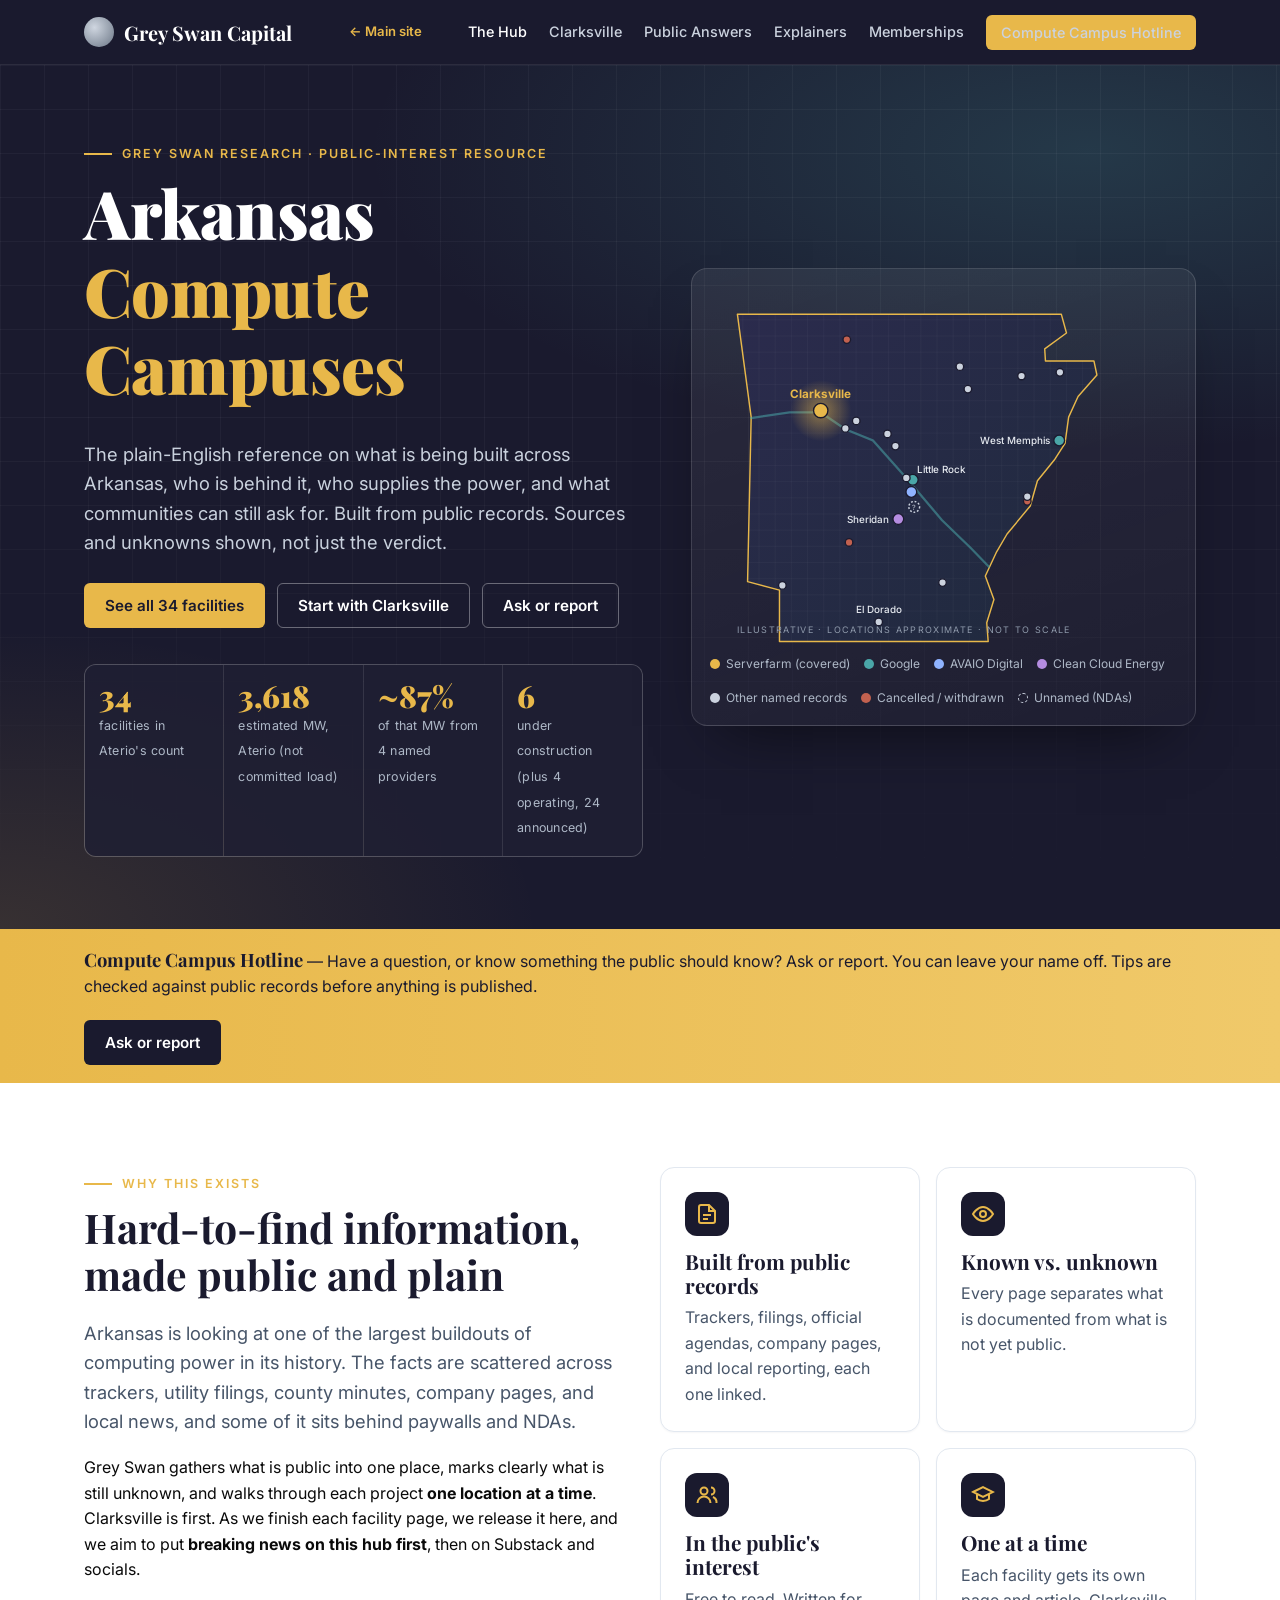
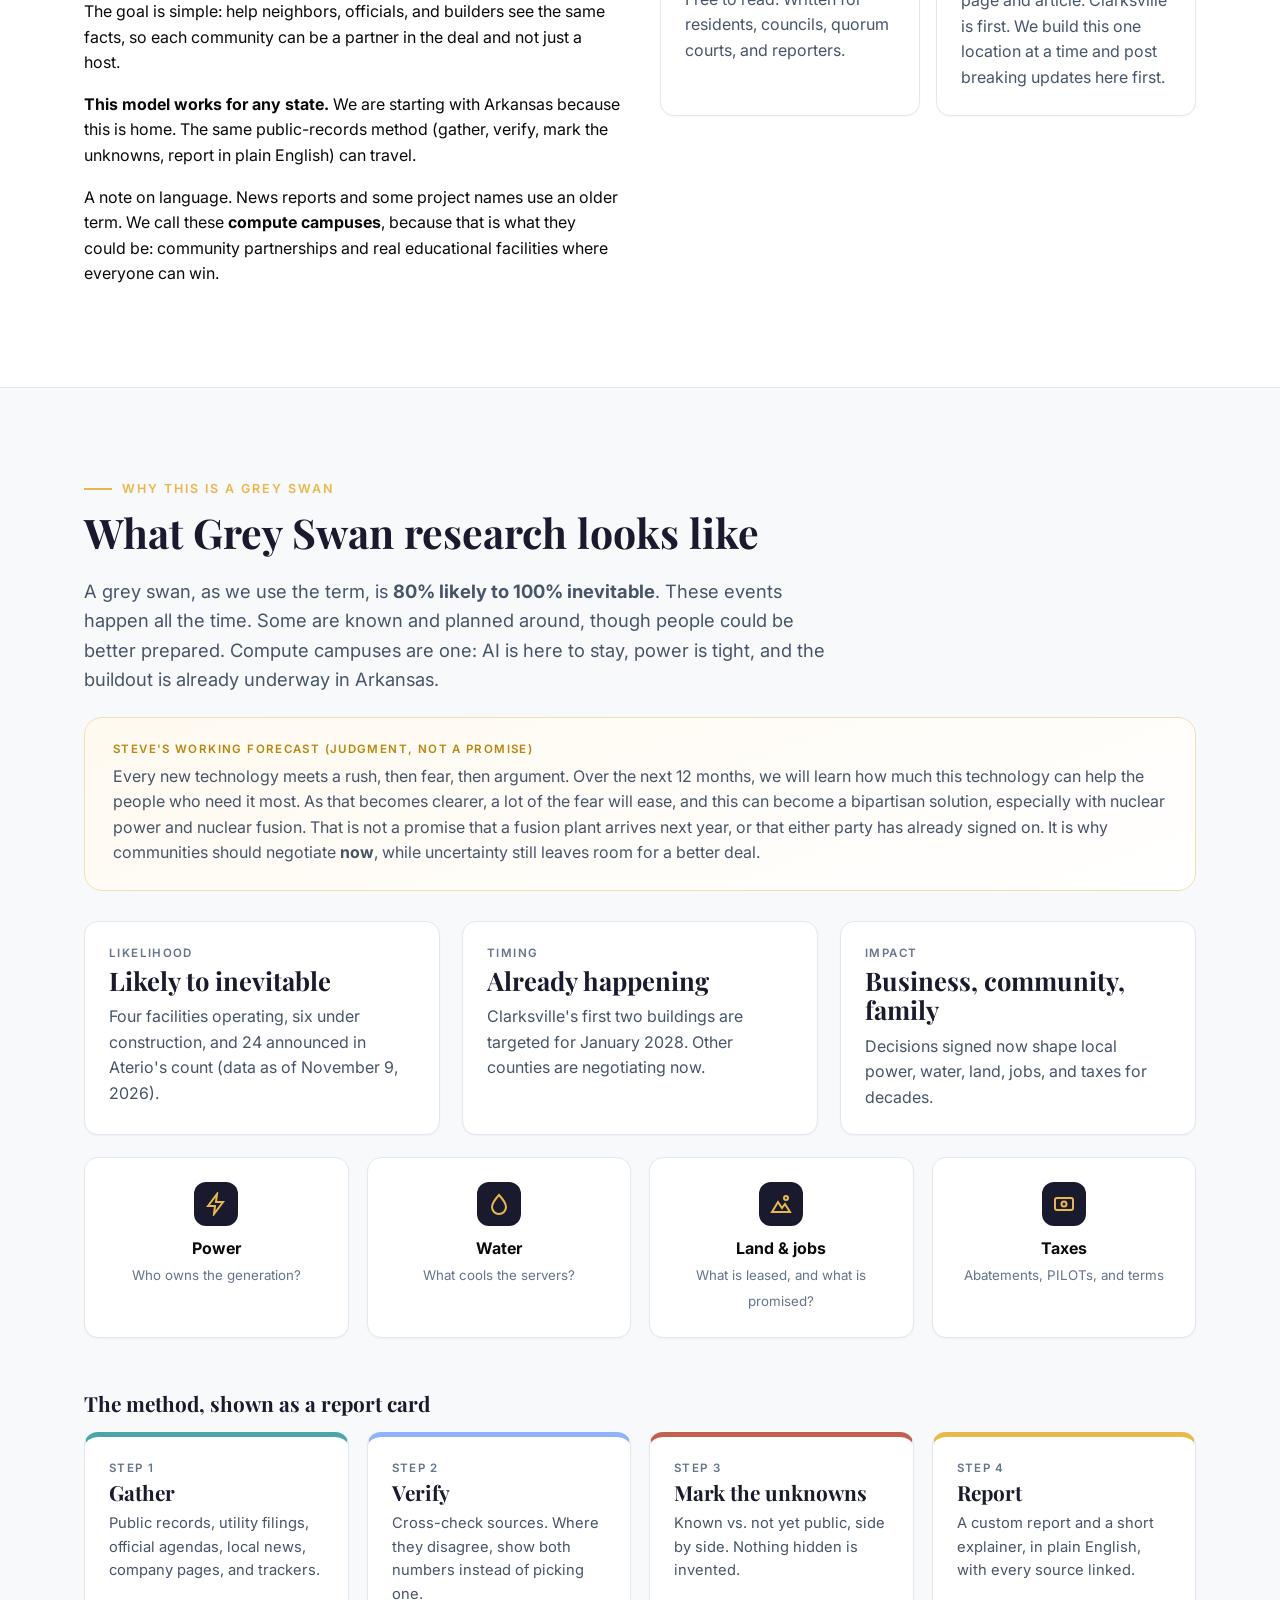
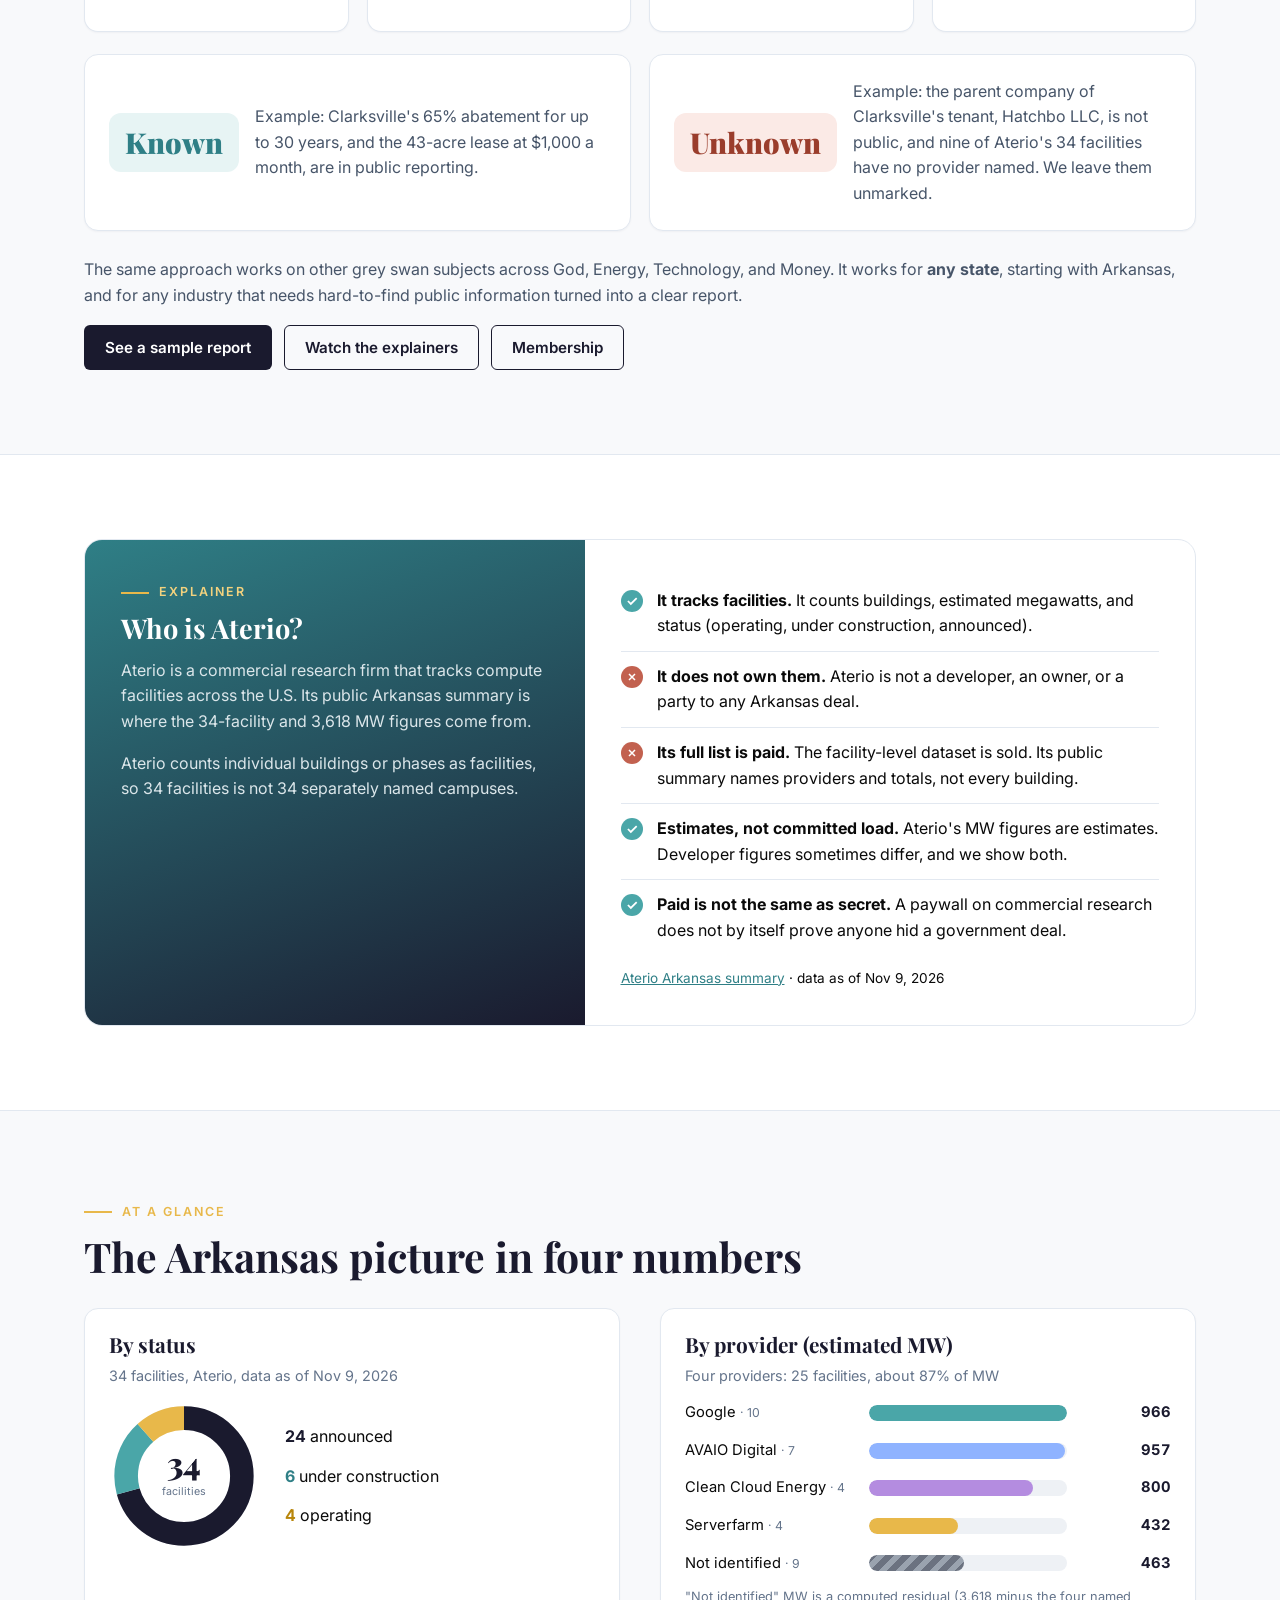
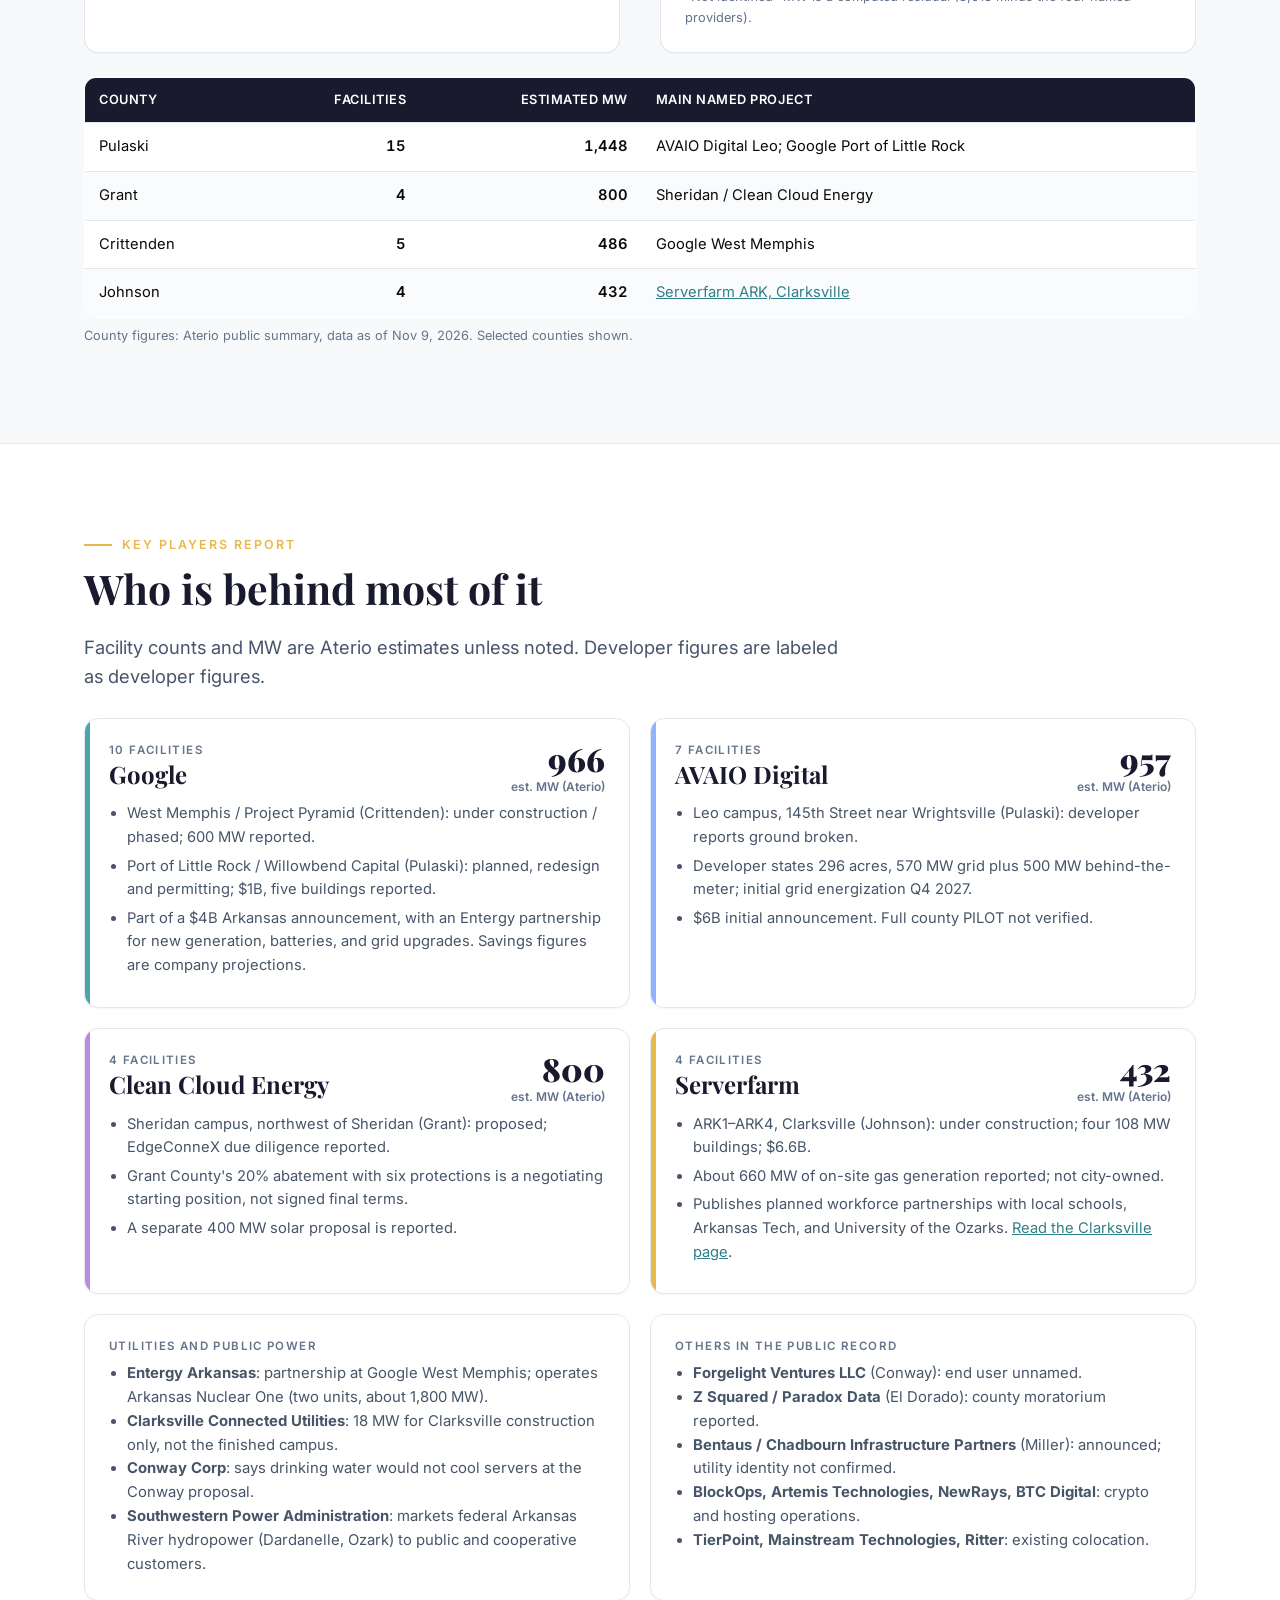
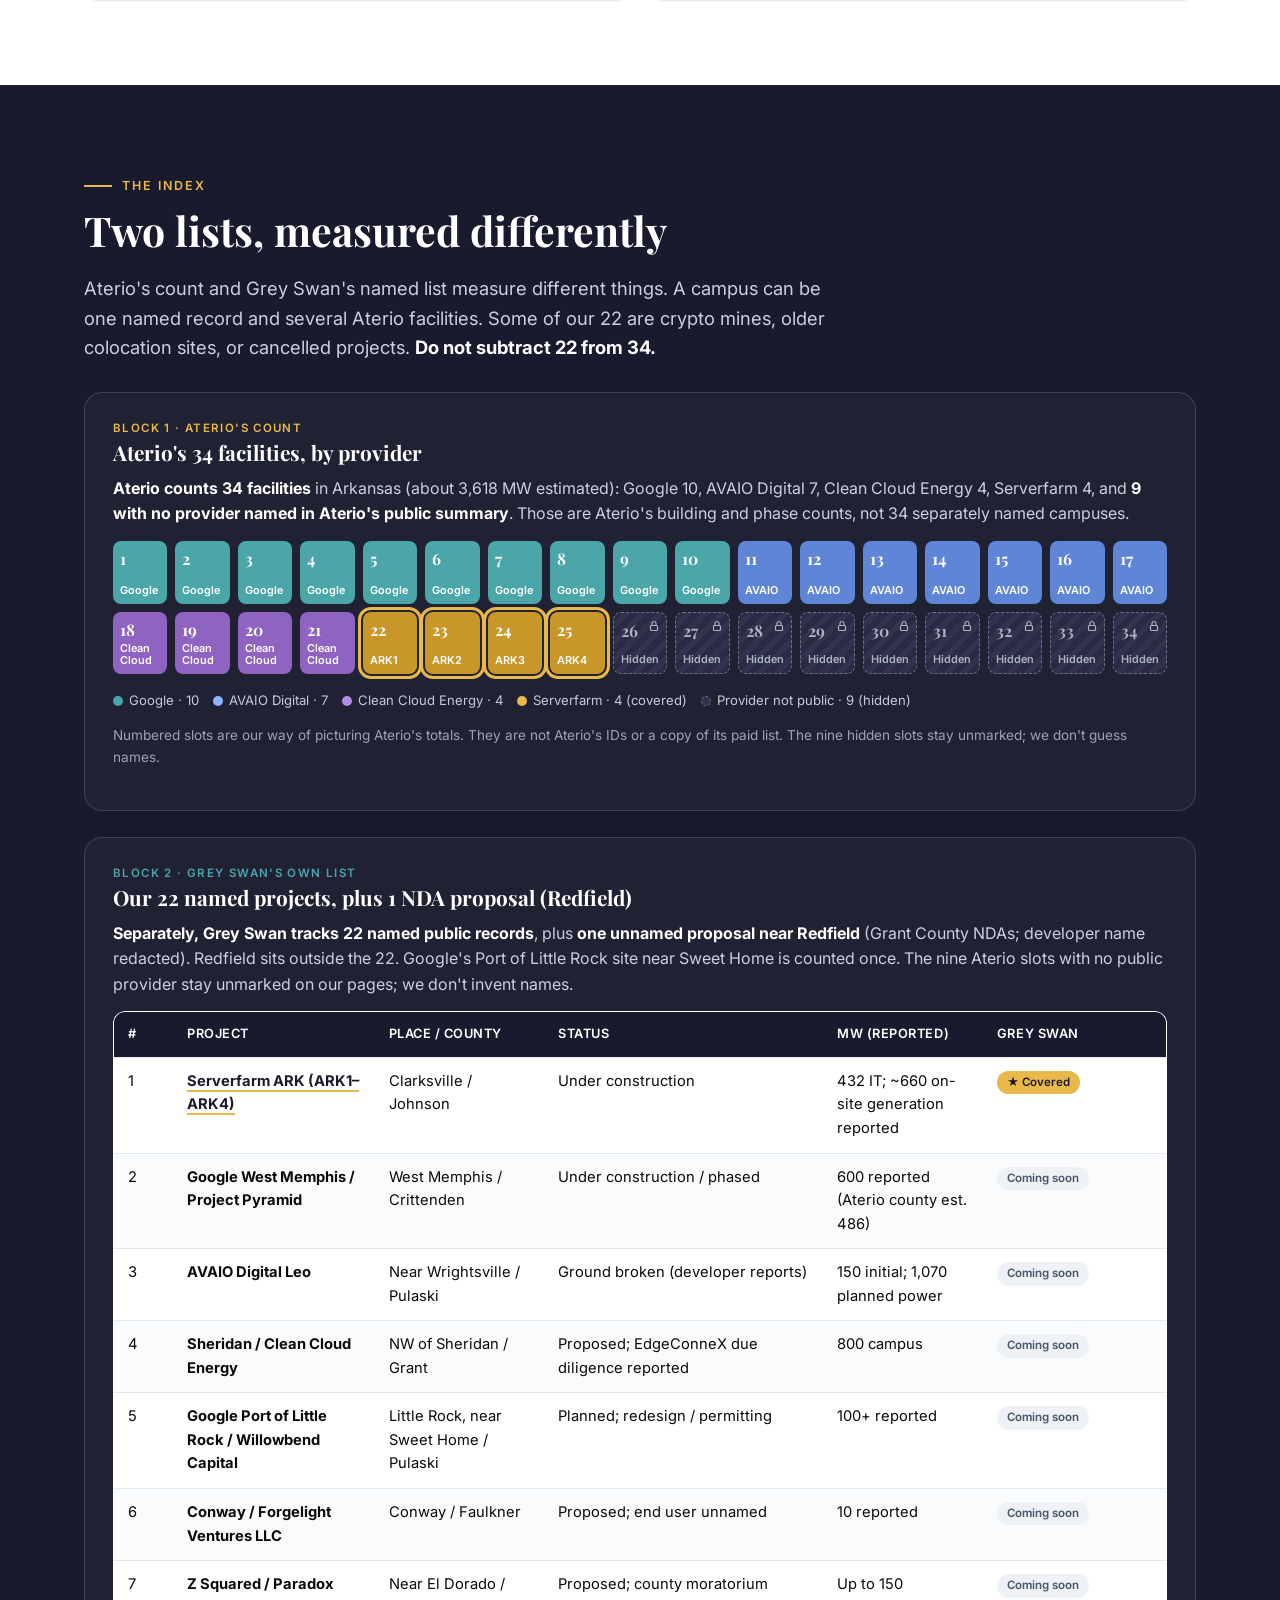
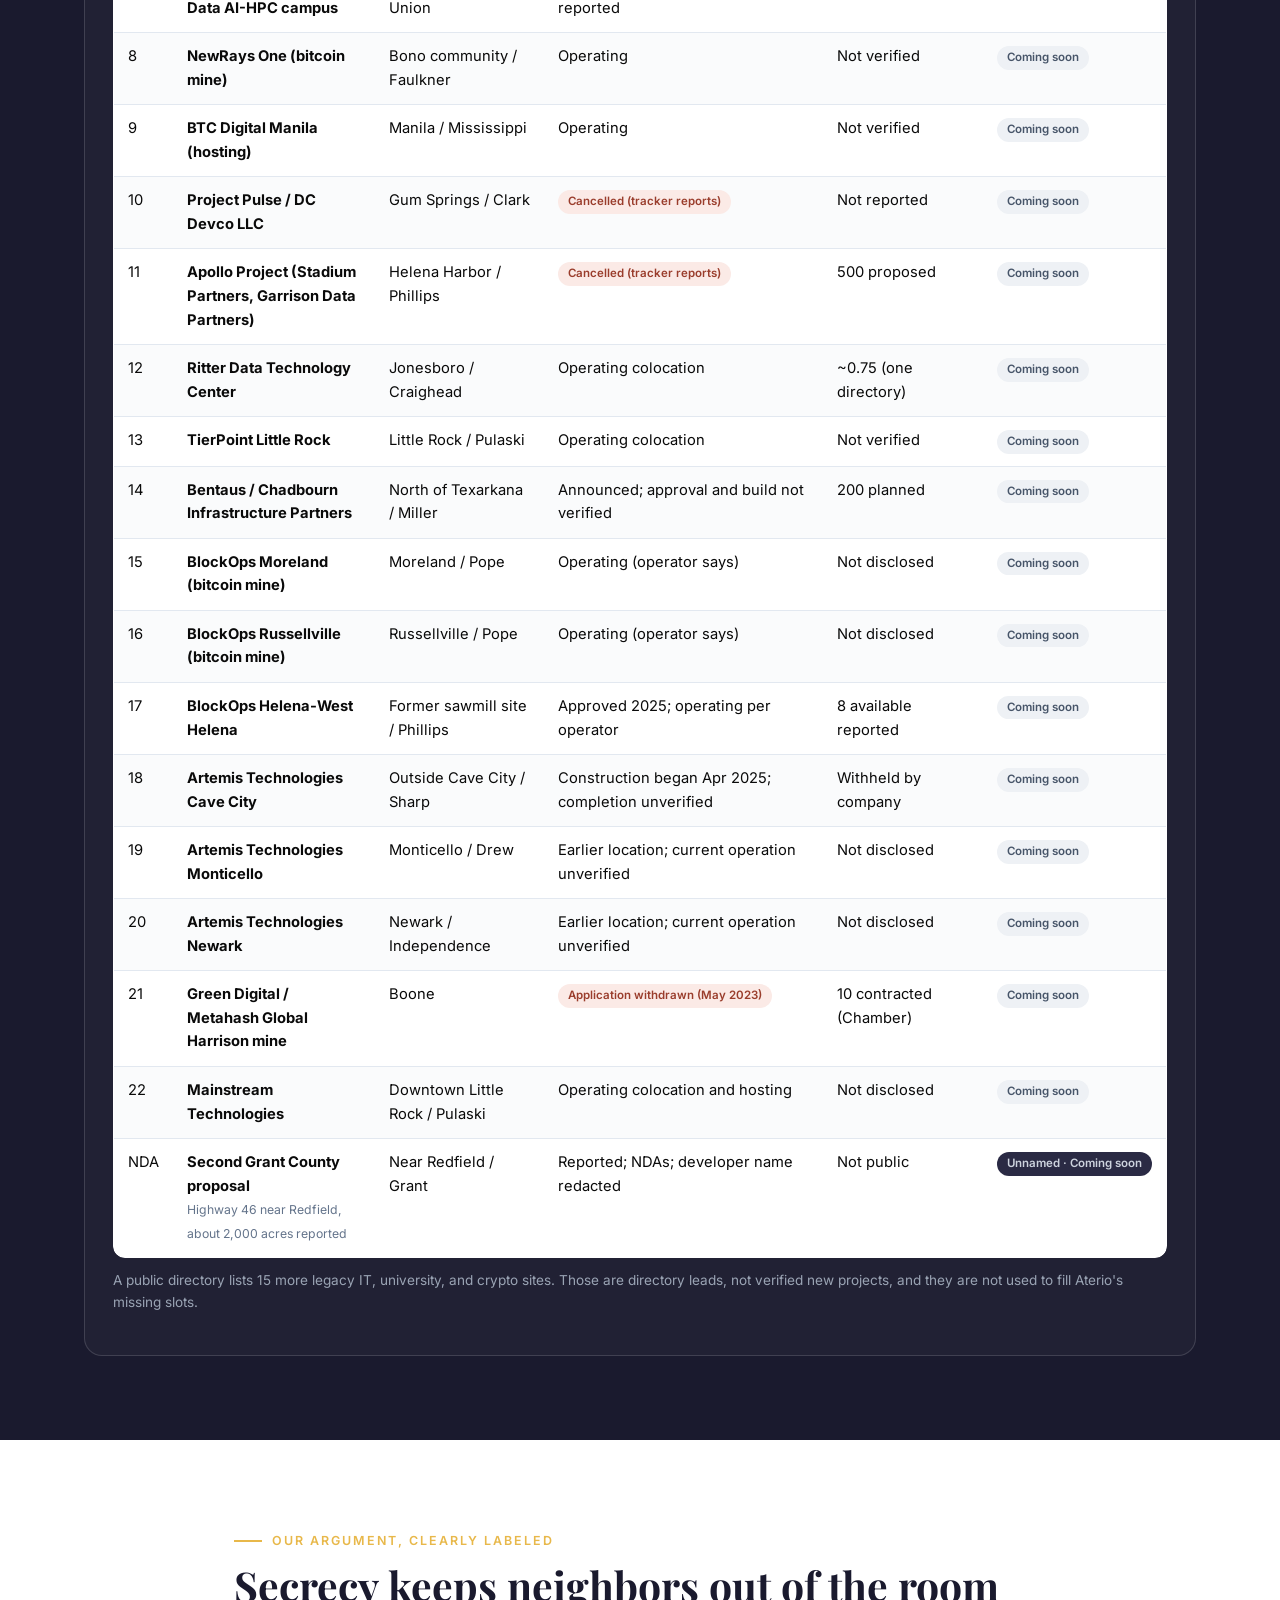
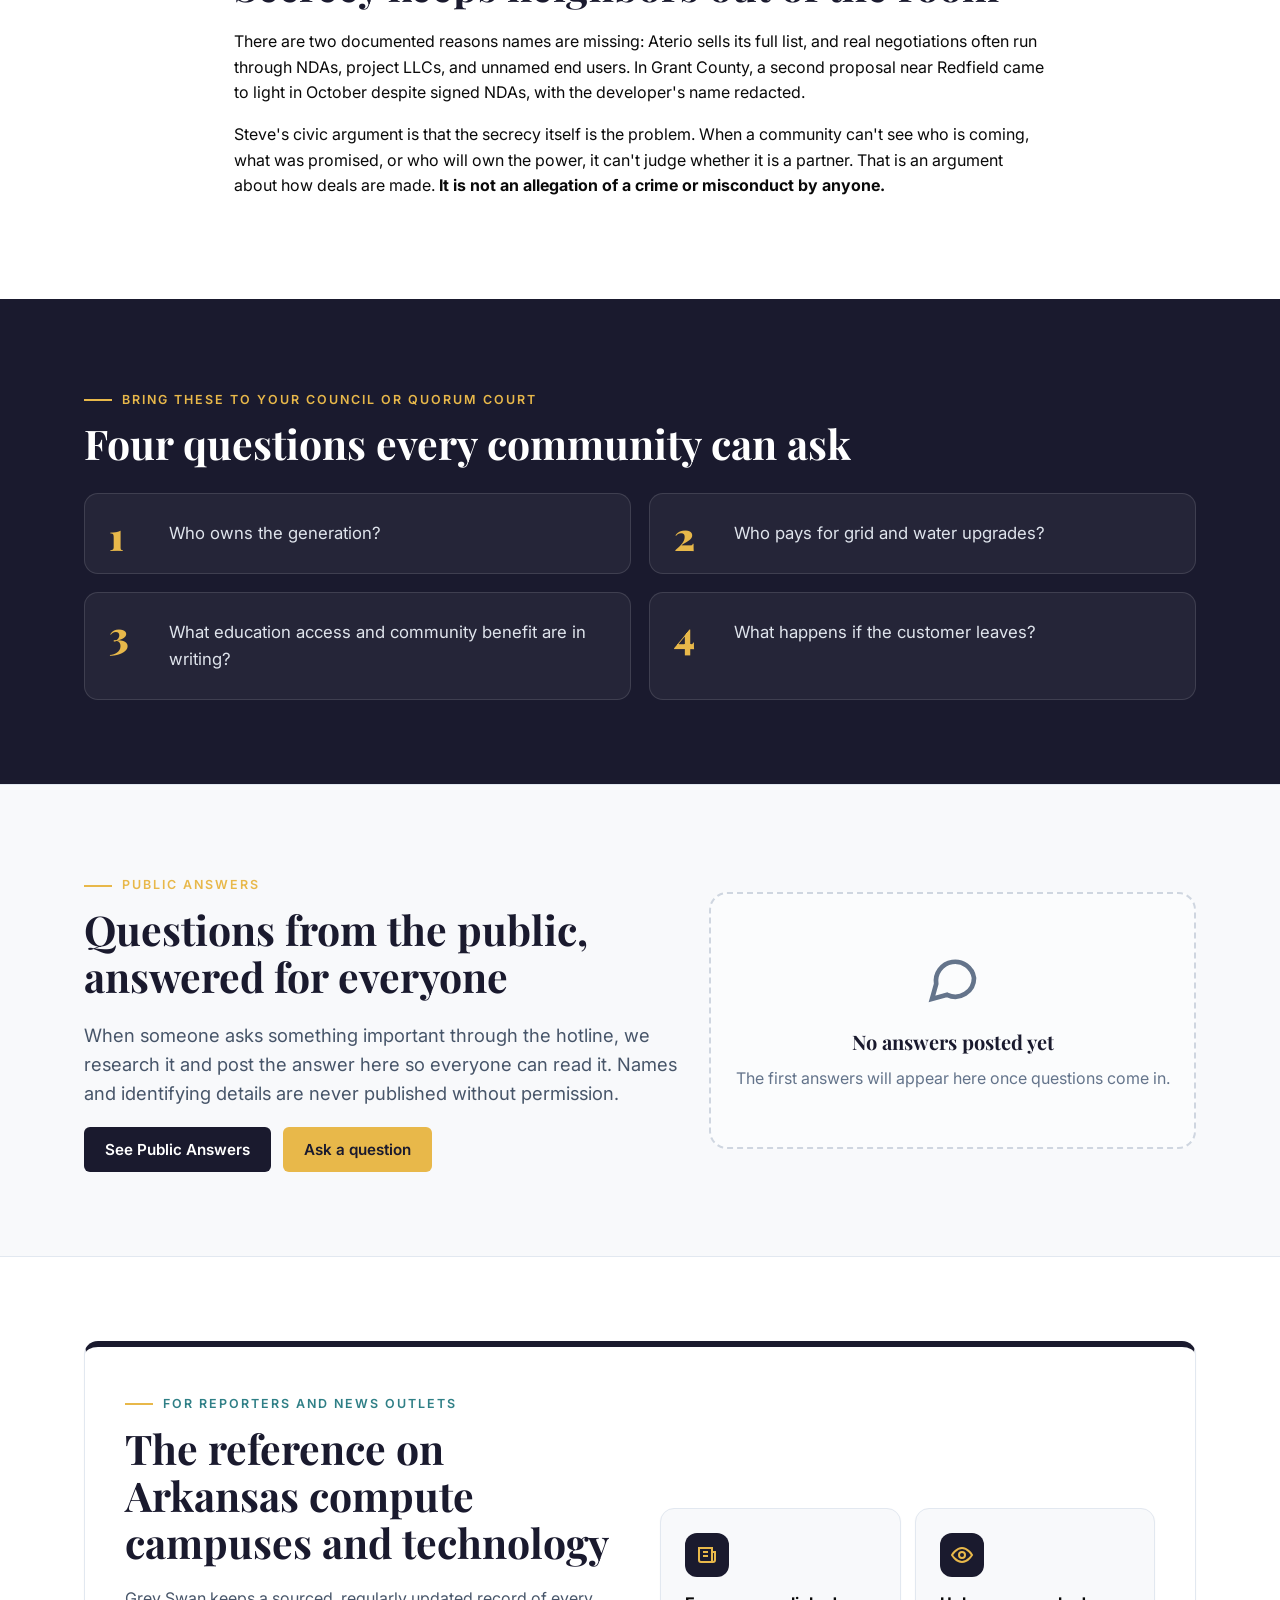
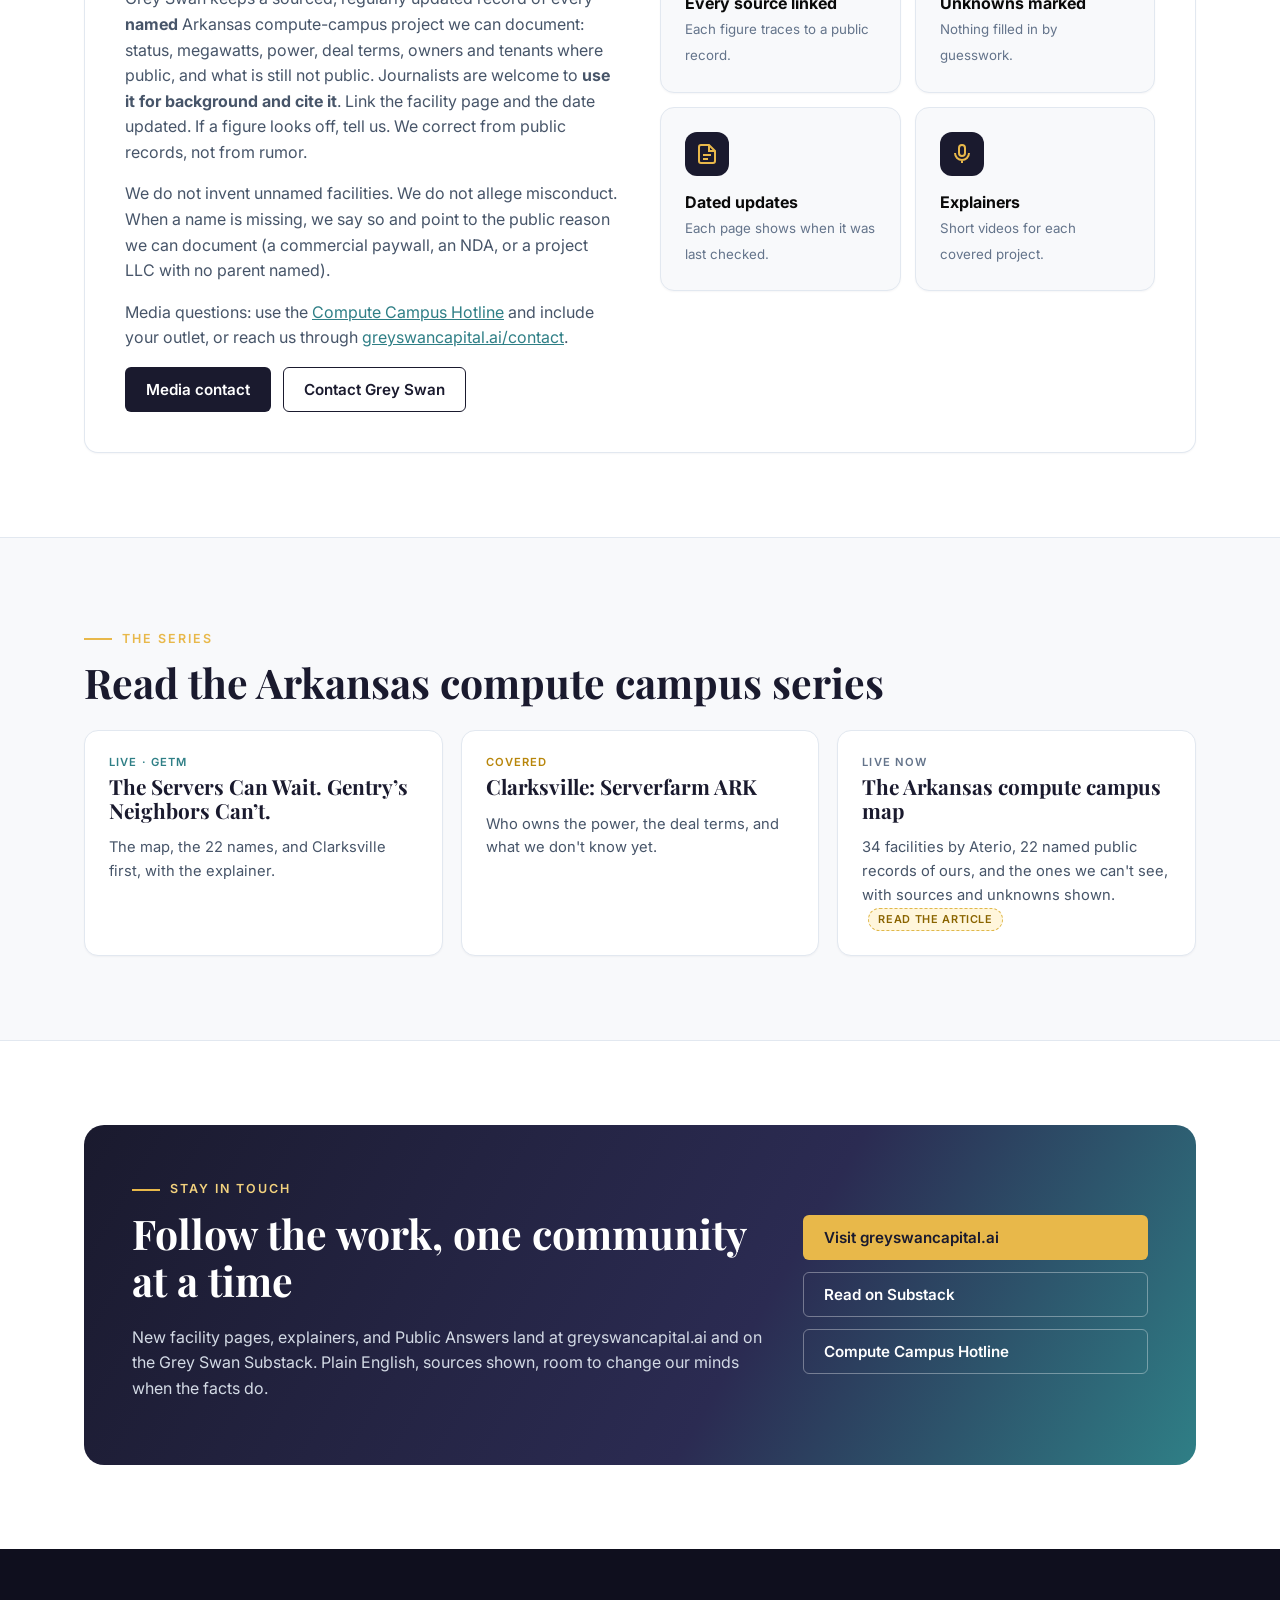
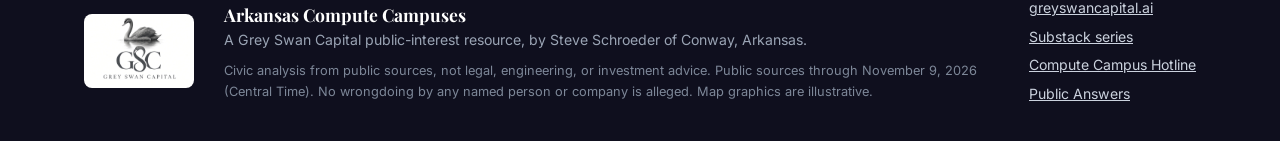
==== commit f43a593f: "Link live Arkansas map article" ====
--- a/index.html
+++ b/index.html
@@ -2,6 +2,7 @@
 <title>Arkansas Compute Campuses — Grey Swan Capital</title><link rel="stylesheet" href="styles.css"><!-- Google Analytics GA4 -->
 <script async src="https://www.googletagmanager.com/gtag/js?id=G-85FDB7SKMG"></script>
 <script>window.dataLayer=window.dataLayer||[];function gtag(){dataLayer.push(arguments);}gtag('js',new Date());gtag('config','G-85FDB7SKMG');</script>
+<link rel="canonical" href="https://campuses.greyswancapital.ai/">
 </head><body>
 <header class="site-head"><div class="wrap"><a class="brand" href="https://www.greyswancapital.ai" title="Grey Swan Capital main site"><span class="mark"></span>Grey Swan Capital</a><a class="main-site-link" href="https://www.greyswancapital.ai">← Main site</a>
 <nav class="nav"><a href="index.html" class="on">The Hub</a><a href="clarksville.html" class="">Clarksville</a><a href="answers.html" class="">Public Answers</a><a href="https://www.greyswancapital.ai/explainers" class="">Explainers</a><a href="https://www.greyswancapital.ai/membership" class="">Memberships</a><a class="btn btn-gold btn-sm" href="ask.html">Compute Campus Hotline</a></nav></div></header><section class="hero" style="padding:0"><div class="wrap"><div>
@@ -167,7 +168,7 @@
 <div class="series" style="margin-top:24px">
 <a class="card" href="https://greyswancapital.substack.com/p/the-servers-can-wait-gentrys-neighbors"><span class="tag" style="color:var(--teal-2)">Live · GETM</span><h3>The Servers Can Wait. Gentry’s Neighbors Can’t.</h3><span style="color:var(--slate-2);font-size:.92rem">The map, the 22 names, and Clarksville first, with the explainer.</span></a>
 <a class="card" href="clarksville.html"><span class="tag" style="color:#b8860b">Covered</span><h3>Clarksville: Serverfarm ARK</h3><span style="color:var(--slate-2);font-size:.92rem">Who owns the power, the deal terms, and what we don't know yet.</span></a>
-<a class="card" href="https://greyswancapital.substack.com"><span class="tag" style="color:var(--slate)">Coming soon</span><h3>The Arkansas compute campus map</h3><span style="color:var(--slate-2);font-size:.92rem">34 facilities by Aterio, 22 named public records of ours, and the ones we can't see, with sources and unknowns shown. <span class="writer">Link when live</span></span></a>
+<a class="card" href="https://greyswancapital.substack.com/p/the-arkansas-compute-campus-map-34"><span class="tag" style="color:var(--slate)">Live now</span><h3>The Arkansas compute campus map</h3><span style="color:var(--slate-2);font-size:.92rem">34 facilities by Aterio, 22 named public records of ours, and the ones we can't see, with sources and unknowns shown. <span class="writer">Read the article</span></span></a>
 </div></div></section>
 
 <section><div class="wrap"><div class="cta"><div><div class="eyebrow" style="color:var(--gold-2)">Stay in touch</div><h2>Follow the work, one community at a time</h2>
